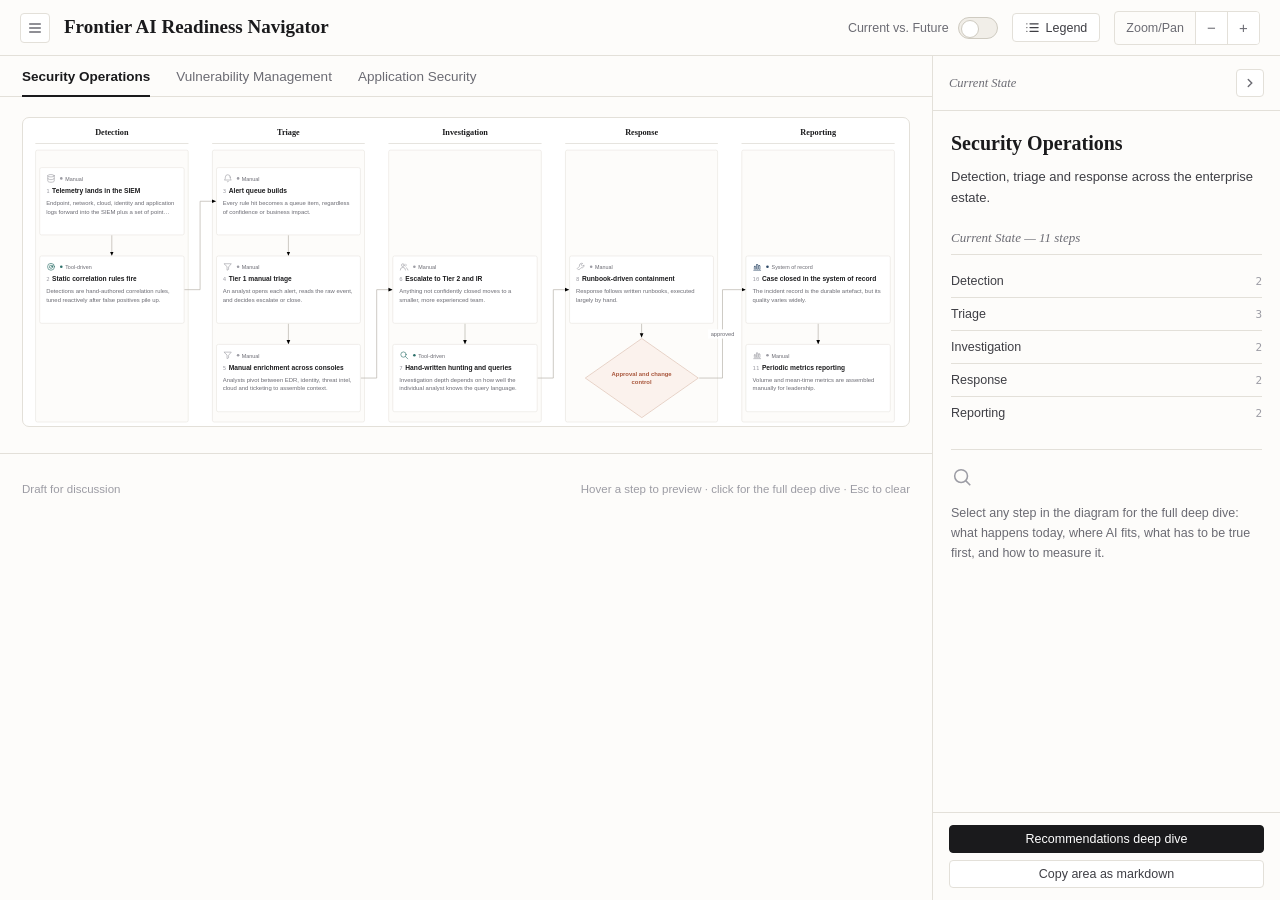
==== index.html @ 628ccd78 "Rework the finish and rebuild the modal as a recommendations matrix The deep dive modal now mirrors " ====
<!DOCTYPE html>
<html lang="en">
<head>
<meta charset="utf-8">
<meta name="viewport" content="width=device-width, initial-scale=1">
<title>Frontier AI Readiness Navigator</title>
<meta name="description" content="Current and future state process flows for Security Operations, Vulnerability Management and Application Security, showing readiness to adopt frontier AI models.">
<link rel="icon" href="data:image/svg+xml,<svg xmlns='http://www.w3.org/2000/svg' viewBox='0 0 32 32'><rect width='32' height='32' rx='8' fill='%237C3AED'/><path d='M16 7l2.4 6.6L25 16l-6.6 2.4L16 25l-2.4-6.6L7 16l6.6-2.4z' fill='white'/></svg>">
<link rel="stylesheet" href="assets/styles.css">
</head>
<body data-state="current">

<!-- ======================= TOP BAR ======================= -->
<header class="topbar">
  <button class="icon-btn" id="menu-btn" aria-label="Capability areas">
    <svg width="16" height="16" viewBox="0 0 24 24" fill="none" stroke="currentColor" stroke-width="2" stroke-linecap="round">
      <path d="M4 6h16M4 12h16M4 18h16"/></svg>
  </button>

  <div class="app-title" id="app-title">Frontier AI Readiness Navigator</div>

  <div class="topbar-spacer"></div>

  <div class="switch-wrap">
    <span class="switch-label">Current vs. Future</span>
    <button class="switch" id="switch" role="switch" aria-checked="false" aria-label="Toggle current or future state"></button>
  </div>

  <button class="btn" id="legend-btn">
    <svg width="15" height="15" viewBox="0 0 24 24" fill="none" stroke="currentColor" stroke-width="2" stroke-linecap="round">
      <path d="M8 6h13M8 12h13M8 18h13M3 6h.01M3 12h.01M3 18h.01"/></svg>
    Legend
  </button>

  <div class="zoom">
    <span>Zoom/Pan</span>
    <button id="zoom-out" aria-label="Zoom out">&minus;</button>
    <button id="zoom-in"  aria-label="Zoom in">+</button>
  </div>
</header>

<!-- ======================= STAGE ======================= -->
<div class="stage">
  <div class="main">

    <div class="controls">
      <div class="seg" id="tabs" role="tablist"></div>
    </div>

    <div class="canvas-wrap" id="canvas-wrap">
      <div class="canvas-sizer" id="canvas-sizer">
        <div class="canvas" id="canvas"></div>
      </div>
    </div>

    <footer class="footer">
      <span>Draft for discussion</span>
      <span>Hover a step to preview &middot; click for the full deep dive &middot; Esc to clear</span>
    </footer>
  </div>

  <!-- ======================= SIDE PANEL ======================= -->
  <aside class="side" id="side">
    <div class="side-head">
      <span class="side-eyebrow" id="side-eyebrow">Step detail</span>
      <button class="side-toggle" id="side-toggle" aria-label="Collapse panel">
        <svg width="14" height="14" viewBox="0 0 24 24" fill="none" stroke="currentColor" stroke-width="2.4" stroke-linecap="round">
          <path d="M9 6l6 6-6 6"/></svg>
      </button>
    </div>
    <div class="side-body" id="side-body"></div>
    <div class="side-foot" id="side-foot"></div>
  </aside>
</div>

<!-- ======================= HOVER PREVIEW ======================= -->
<div class="pop" id="pop" role="tooltip"></div>

<!-- ======================= LEGEND POPOVER ======================= -->
<div class="legend-pop" id="legend-pop">
  <h4>Shapes</h4>
  <div class="legend-item"><span class="lg-box"></span>Process step</div>
  <div class="legend-item"><span class="lg-dia"></span>Decision or gate</div>

  <h4 style="margin-top:16px">How a step is performed</h4>
  <div class="legend-item"><span class="lg-dot"><i style="background:var(--ink-4)"></i>Manual</span>Human-performed</div>
  <div class="legend-item"><span class="lg-dot"><i style="background:var(--sea)"></i>Tool-driven</span>Existing tooling</div>
  <div class="legend-item"><span class="lg-dot"><i style="background:var(--violet)"></i>AI-automated</span>Frontier model in the loop</div>
  <div class="legend-item"><span class="lg-dot"><i style="background:var(--navy)"></i>System of record</span>Durable record</div>
  <div class="legend-item"><span class="lg-dot" style="color:var(--violet)"><i style="background:var(--violet)"></i>New</span>New or changed ahead</div>

  <h4 style="margin-top:16px">Connectors</h4>
  <div class="legend-item">
    <svg width="30" height="8"><line x1="0" y1="4" x2="26" y2="4" stroke="#B6B2A9" stroke-width="1.4"/><path d="M26,1.5 L30,4 L26,6.5z" fill="#B6B2A9"/></svg>
    Primary flow
  </div>
  <div class="legend-item">
    <svg width="30" height="8"><line x1="0" y1="4" x2="26" y2="4" stroke="var(--violet)" stroke-width="1.4" stroke-dasharray="4 3"/><path d="M26,1.5 L30,4 L26,6.5z" fill="var(--violet)"/></svg>
    AI / parallel flow
  </div>
</div>

<!-- ======================= MODAL ======================= -->
<div class="modal" id="modal" role="dialog" aria-modal="true" aria-label="Recommendations deep dive">
  <div class="modal-card">
    <div class="modal-head" id="modal-head"></div>
    <div class="modal-body" id="modal-body"></div>
  </div>
</div>

<script src="assets/data.js"></script>
<script src="assets/layout.js"></script>
<script src="assets/app.js"></script>
</body>
</html>
---- assets/styles.css ----
/* ------------------------------------------------------------------
   Frontier AI Readiness Navigator
   Warm paper palette, serif display face, hairline structure.
   ------------------------------------------------------------------ */

:root{
  /* warm neutrals — deliberately not cool grey */
  --paper:    #FDFCFA;
  --paper-2:  #F7F5F1;
  --paper-3:  #F1EEE8;
  --white:    #FFFFFF;

  --ink:      #1A1A1C;
  --ink-2:    #3E3E44;
  --ink-3:    #6B6B73;
  --ink-4:    #9C9CA4;

  --rule:     #E3E0D9;
  --rule-2:   #CFCBC1;

  /* accents used semantically, never decoratively */
  --violet:   #6B4FBB;   /* AI / agentic            */
  --violet-t: #F2EEFB;
  --clay:     #A8563C;   /* decision / gate         */
  --clay-t:   #FBF2ED;
  --sea:      #2C6F69;   /* tool-driven             */
  --sea-t:    #EDF5F3;
  --navy:     #2A4665;   /* system of record        */
  --navy-t:   #EFF2F6;

  --radius:   4px;
  --radius-lg:7px;

  --serif: "Sitka Text", Charter, "Bitstream Charter", Cambria, Georgia, serif;
  --sans:  "Segoe UI Variable Text", "Segoe UI", -apple-system, BlinkMacSystemFont, Roboto, Helvetica, Arial, sans-serif;
  --mono:  "Cascadia Mono", Consolas, "SF Mono", ui-monospace, monospace;

  --topbar-h: 56px;
  --side-w:   348px;
}

*{ box-sizing:border-box; }
html,body{ margin:0; padding:0; }

body{
  background:var(--paper);
  color:var(--ink);
  font-family:var(--sans);
  font-size:14.5px;
  line-height:1.6;
  -webkit-font-smoothing:antialiased;
}

button{ font-family:inherit; color:inherit; cursor:pointer; }
:focus-visible{ outline:1.5px solid var(--violet); outline-offset:2px; }

/* ============================= TOP BAR ============================= */
.topbar{
  position:sticky; top:0; z-index:60; height:var(--topbar-h);
  background:var(--paper); border-bottom:1px solid var(--rule);
  display:flex; align-items:center; gap:14px; padding:0 20px;
}
.icon-btn{
  width:30px; height:30px; flex:none; border-radius:var(--radius);
  border:1px solid var(--rule); background:var(--white); color:var(--ink-3);
  display:grid; place-items:center;
}
.icon-btn:hover{ border-color:var(--rule-2); color:var(--ink); }

.app-title{
  font-family:var(--serif); font-size:19px; font-weight:600;
  letter-spacing:0; white-space:nowrap; color:var(--ink);
}
.topbar-spacer{ flex:1 1 auto; }

/* switch */
.switch-wrap{ display:flex; align-items:center; gap:9px; white-space:nowrap; }
.switch-label{ font-size:12.5px; color:var(--ink-3); }
.switch{
  position:relative; width:40px; height:22px; flex:none;
  border-radius:99px; border:1px solid var(--rule-2); padding:0;
  background:var(--paper-3); transition:background .2s, border-color .2s;
}
.switch::after{
  content:""; position:absolute; top:2px; left:2px;
  width:16px; height:16px; border-radius:50%; background:var(--white);
  border:1px solid var(--rule-2);
  transition:transform .22s cubic-bezier(.4,0,.2,1);
}
.switch[aria-checked="true"]{ background:var(--violet); border-color:var(--violet); }
.switch[aria-checked="true"]::after{ transform:translateX(18px); border-color:var(--violet); }

.btn{
  display:inline-flex; align-items:center; gap:6px; white-space:nowrap;
  background:var(--white); border:1px solid var(--rule); color:var(--ink-2);
  border-radius:var(--radius); padding:6px 12px; font-size:12.5px; font-weight:500;
  transition:border-color .14s, color .14s, background .14s;
}
.btn:hover{ border-color:var(--rule-2); color:var(--ink); background:var(--paper-2); }
.btn-primary{ background:var(--ink); border-color:var(--ink); color:var(--white); }
.btn-primary:hover{ background:#000; border-color:#000; color:var(--white); }

.zoom{ display:flex; align-items:stretch; border:1px solid var(--rule); border-radius:var(--radius); overflow:hidden; }
.zoom > span{ padding:6px 11px; font-size:12.5px; color:var(--ink-3); white-space:nowrap; }
.zoom > button{
  width:32px; border:0; border-left:1px solid var(--rule); background:var(--white);
  color:var(--ink-3); display:grid; place-items:center; font-size:15px; line-height:1;
}
.zoom > button:hover{ background:var(--paper-2); color:var(--ink); }

/* ============================= STAGE ============================= */
.stage{ display:flex; align-items:flex-start; }
.main{ flex:1 1 auto; min-width:0; padding-right:var(--side-w); transition:padding-right .26s; }
body.side-collapsed .main{ padding-right:52px; }

/* ============================= TABS ============================= */
.controls{ padding:0 22px; border-bottom:1px solid var(--rule); }
.seg{ display:flex; gap:26px; }
.seg button{
  border:0; background:none; color:var(--ink-3);
  padding:13px 0 11px; font-size:13.5px; font-weight:500;
  border-bottom:2px solid transparent; margin-bottom:-1px;
  transition:color .14s, border-color .14s;
}
.seg button:hover{ color:var(--ink); }
.seg button[aria-selected="true"]{ color:var(--ink); border-bottom-color:var(--ink); font-weight:600; }

/* ============================= CANVAS ============================= */
.canvas-wrap{
  position:relative; margin:20px 22px 0;
  border:1px solid var(--rule); border-radius:var(--radius-lg);
  background:var(--white); overflow:auto;
}
.canvas-sizer{ position:relative; }
.canvas{ position:absolute; left:0; top:0; transform-origin:top left; }

@keyframes nodeIn{ from{ opacity:0; transform:translateY(6px); } to{ opacity:1; transform:none; } }

/* swimlane: subtle warm field, hairline edge */
.lane-col{
  position:absolute; border-radius:var(--radius);
  background:var(--paper); border:1px solid var(--rule);
}
.lane-head{
  position:absolute; display:flex; align-items:flex-end; justify-content:center;
  font-family:var(--serif); font-size:16px; font-weight:600; color:var(--ink);
  text-align:center; padding:0 10px 7px;
  border-bottom:1px solid var(--rule-2);
}

/* connectors */
.edges{ position:absolute; left:0; top:0; pointer-events:none; overflow:visible; }
.edge{ fill:none; stroke:#B6B2A9; stroke-width:1.3; stroke-linejoin:round; }
.edge-dashed{ stroke:var(--violet); stroke-dasharray:5 4; opacity:.75; }

.vgroup{
  position:absolute; border-radius:var(--radius);
  border:1px dashed var(--rule-2); background:transparent;
}
.vgroup > span{
  position:absolute; top:-8px; left:14px; background:var(--paper); padding:0 7px;
  font-family:var(--serif); font-size:11.5px; font-style:italic; color:var(--ink-3);
}

/* ---------------------------- node cards ---------------------------- */
.vnode{
  position:absolute; text-align:left;
  background:var(--white); border:1px solid var(--rule);
  border-radius:var(--radius); padding:11px 12px;
  display:flex; flex-direction:column; gap:6px; overflow:hidden;
  transition:border-color .14s, box-shadow .14s;
  animation:nodeIn .26s ease-out backwards;
}
.vnode:hover{ border-color:var(--rule-2); box-shadow:0 2px 10px rgba(26,26,28,.07); z-index:5; }
.vnode.is-active{ border-color:var(--ink); box-shadow:0 2px 10px rgba(26,26,28,.1); z-index:5; }

.vtop{ display:flex; align-items:center; justify-content:space-between; gap:8px; }
.vicon{ color:var(--ink-4); flex:none; }
.k-ai   .vicon{ color:var(--violet); }
.k-tool .vicon{ color:var(--sea); }
.k-sor  .vicon{ color:var(--navy); }
.vicon svg{ display:block; }

/* badge: a dot and a word, no capsule */
.vbadge{
  flex:none; display:inline-flex; align-items:center; gap:5px;
  font-size:10.5px; font-weight:500; color:var(--ink-3); letter-spacing:.005em;
}
.vbadge i{ width:5px; height:5px; border-radius:50%; background:var(--ink-4); flex:none; }
.k-ai   .vbadge i{ background:var(--violet); }
.k-tool .vbadge i{ background:var(--sea); }
.k-sor  .vbadge i{ background:var(--navy); }
.vbadge.is-new{ color:var(--violet); font-weight:600; }
.vbadge.is-new i{ background:var(--violet); }

.vtitle{
  font-size:13px; font-weight:600; line-height:1.36; color:var(--ink);
  display:-webkit-box; -webkit-line-clamp:2; -webkit-box-orient:vertical; overflow:hidden;
}
.vtitle em{
  font-style:normal; font-family:var(--mono); font-size:11px;
  color:var(--ink-4); font-weight:500; margin-right:5px;
}
.vsub{
  font-size:11.5px; color:var(--ink-3); line-height:1.48;
  display:-webkit-box; -webkit-line-clamp:2; -webkit-box-orient:vertical; overflow:hidden;
}

/* decision diamond */
.vnode.vdecision{ background:none; border:0; box-shadow:none; padding:0; display:grid; place-items:center; }
.vnode.vdecision:hover{ box-shadow:none; }
.vdia{ position:absolute; inset:0; }
.vdia path{ fill:var(--clay-t); stroke:#D9BCAE; stroke-width:1.2; transition:stroke .14s; }
.vdecision:hover .vdia path{ stroke:var(--clay); }
.vdecision.is-active .vdia path{ stroke:var(--clay); stroke-width:2; }
.vdec-text{
  position:relative; z-index:1; padding:0 15%; text-align:center;
  font-size:11.5px; font-weight:600; line-height:1.34; color:var(--clay);
}

/* ---------------------------- parallel band ---------------------------- */
.band{
  position:absolute; border-radius:var(--radius);
  background:var(--violet-t); border:1px solid #E0D6F4;
}
.band-label{
  position:absolute; left:0; top:0; bottom:0; width:30px;
  border-right:1px solid #E0D6F4; display:grid; place-items:center;
}
.band-label span{
  writing-mode:vertical-rl; transform:rotate(180deg);
  font-family:var(--serif); font-size:11px; font-style:italic;
  color:var(--violet); white-space:nowrap;
}
.band-note{
  position:absolute; display:flex; align-items:center; gap:10px;
  font-size:12.5px; color:var(--ink-2);
}
.band-note svg{ flex:none; color:var(--violet); }

/* connector labels */
.pill, .edge-chip{
  position:absolute; transform:translate(-50%,-50%);
  background:var(--white); white-space:nowrap;
}
.edge-chip{ color:var(--ink-3); font-size:11px; padding:0 5px; }
.edge-chip.on-ai{ color:var(--violet); }
.pill{
  color:var(--violet); font-size:10.5px; font-weight:500;
  padding:2px 8px; border:1px solid #E0D6F4; border-radius:99px;
}

/* ============================= HOVER PREVIEW ============================= */
.pop{
  position:fixed; z-index:70; width:336px; max-width:92vw;
  background:var(--white); border:1px solid var(--rule-2); border-radius:var(--radius-lg);
  padding:15px 17px 13px; box-shadow:0 12px 40px rgba(26,26,28,.15);
  opacity:0; pointer-events:none; transition:opacity .13s;
}
.pop.open{ opacity:1; }
.pop-top{ display:flex; gap:14px; flex-wrap:wrap; margin-bottom:9px; }
.pop h4{ margin:0 0 6px; font-family:var(--serif); font-size:16px; font-weight:600; line-height:1.3; }
.pop-sum{ margin:0 0 12px; font-size:12.5px; color:var(--ink-2); line-height:1.55; }
.pop-head{
  font-family:var(--serif); font-style:italic; font-size:12px; color:var(--ink-3);
  margin-bottom:8px; padding-top:11px; border-top:1px solid var(--rule);
}
.pop ul{ margin:0; padding:0; list-style:none; }
.pop li{ position:relative; padding-left:14px; margin-bottom:7px; font-size:12px; color:var(--ink-2); line-height:1.5; }
.pop li::before{ content:""; position:absolute; left:1px; top:8px; width:4px; height:1px; background:var(--ink-4); }
.pop-cta{ margin-top:10px; padding-top:9px; border-top:1px solid var(--rule); font-size:11.5px; color:var(--violet); }

/* ============================= LEGEND ============================= */
.legend-pop{
  position:fixed; z-index:75; width:280px;
  background:var(--white); border:1px solid var(--rule-2); border-radius:var(--radius-lg);
  padding:16px 18px; box-shadow:0 12px 40px rgba(26,26,28,.15);
  opacity:0; pointer-events:none; transition:opacity .13s;
}
.legend-pop.open{ opacity:1; pointer-events:auto; }
.legend-pop h4{
  margin:0 0 11px; font-family:var(--serif); font-style:italic;
  font-size:12.5px; font-weight:400; color:var(--ink-3);
}
.legend-item{ display:flex; align-items:center; gap:10px; margin-bottom:9px; font-size:12.5px; color:var(--ink-2); }
.legend-item:last-child{ margin-bottom:0; }
.lg-box{ width:20px; height:14px; flex:none; border-radius:2px; background:var(--white); border:1px solid var(--rule-2); }
.lg-dia{ width:16px; height:16px; flex:none; background:var(--clay-t); border:1px solid #D9BCAE; transform:rotate(45deg) scale(.8); }
.lg-dot{ display:inline-flex; align-items:center; gap:6px; flex:none; font-size:11px; color:var(--ink-3); }
.lg-dot i{ width:5px; height:5px; border-radius:50%; flex:none; }

/* ============================= SIDE PANEL ============================= */
.side{
  position:fixed; right:0; top:var(--topbar-h); bottom:0; width:var(--side-w); z-index:50;
  background:var(--paper); border-left:1px solid var(--rule);
  display:flex; flex-direction:column; transition:transform .26s cubic-bezier(.4,0,.2,1);
}
body.side-collapsed .side{ transform:translateX(calc(var(--side-w) - 52px)); }

.side-head{
  display:flex; align-items:center; gap:10px;
  padding:13px 16px; border-bottom:1px solid var(--rule); flex:none;
}
.side-eyebrow{
  flex:1; min-width:0; font-family:var(--serif); font-style:italic;
  font-size:12.5px; color:var(--ink-3);
  overflow:hidden; text-overflow:ellipsis; white-space:nowrap;
}
body.side-collapsed .side-eyebrow{ opacity:0; }
.side-toggle{
  width:28px; height:28px; flex:none; border-radius:var(--radius); border:1px solid var(--rule);
  background:var(--white); color:var(--ink-3); display:grid; place-items:center; transition:transform .26s;
}
.side-toggle:hover{ color:var(--ink); border-color:var(--rule-2); }
body.side-collapsed .side-toggle{ transform:rotate(180deg); }

.side-body{ flex:1; overflow-y:auto; padding:20px 18px 24px; }
body.side-collapsed .side-body,
body.side-collapsed .side-foot{ opacity:0; pointer-events:none; }

.sd-crumb{ font-size:11px; color:var(--ink-4); margin-bottom:7px; font-family:var(--mono); }
.side-body h2{ margin:0 0 9px; font-family:var(--serif); font-size:20px; font-weight:600; line-height:1.28; }
.sd-badges{ display:flex; gap:14px; flex-wrap:wrap; margin-bottom:13px; }
.sd-sum{ margin:0 0 20px; font-size:13px; color:var(--ink-2); line-height:1.62; }

.dd-section{ margin-bottom:20px; }
.dd-section h4{
  margin:0 0 10px; font-family:var(--serif); font-style:italic; font-weight:400;
  font-size:13px; color:var(--ink-3);
  padding-bottom:6px; border-bottom:1px solid var(--rule);
}
.dd-list{ margin:0; padding:0; list-style:none; }
.dd-list li{ position:relative; padding-left:15px; margin-bottom:9px; font-size:12.5px; color:var(--ink-2); line-height:1.6; }
.dd-list li::before{ content:""; position:absolute; left:0; top:9px; width:6px; height:1px; background:var(--ink-4); }

.phase-list{ margin:0; padding:0; list-style:none; }
.phase-list li{
  display:flex; align-items:baseline; justify-content:space-between; gap:10px;
  padding:6px 0; border-bottom:1px solid var(--rule); font-size:12.5px; color:var(--ink-2);
}
.phase-list li:last-child{ border-bottom:0; }
.phase-list b{ flex:none; font-family:var(--mono); font-size:11px; font-weight:500; color:var(--ink-4); }

.side-empty{
  margin-top:20px; padding-top:16px; border-top:1px solid var(--rule);
  color:var(--ink-3); font-size:12.5px; line-height:1.6;
}
.side-empty svg{ color:var(--ink-4); margin-bottom:9px; }

.side-foot{ flex:none; padding:12px 16px; border-top:1px solid var(--rule); display:flex; flex-direction:column; gap:7px; }
.side-foot .btn{ justify-content:center; width:100%; }
.side-nav{ display:flex; gap:7px; }
.side-nav .btn{ flex:1; padding:6px 8px; font-size:12px; }

/* ============================= MODAL ============================= */
.modal{
  position:fixed; inset:0; z-index:95; display:flex; align-items:flex-start; justify-content:center;
  padding:32px 22px; overflow-y:auto; background:rgba(26,26,28,.34);
  opacity:0; pointer-events:none; transition:opacity .18s;
}
.modal.open{ opacity:1; pointer-events:auto; }
.modal-card{
  width:min(1460px,100%); background:var(--paper);
  border:1px solid var(--rule-2); border-radius:var(--radius-lg);
  box-shadow:0 24px 70px rgba(26,26,28,.28);
}
.modal-head{
  padding:22px 26px 18px; border-bottom:1px solid var(--rule);
  display:flex; gap:18px; flex-wrap:wrap; align-items:flex-start;
}
.modal-head h2{ margin:0; font-family:var(--serif); font-size:26px; font-weight:600; letter-spacing:0; }
.modal-head p{ margin:5px 0 0; font-size:13px; color:var(--ink-3); }
.modal-actions{ margin-left:auto; display:flex; gap:7px; }
.modal-body{ padding:22px 26px 30px; }

.section-head{ display:flex; align-items:baseline; gap:12px; margin-bottom:14px; }
.section-head h3{
  margin:0; font-family:var(--serif); font-size:16px; font-weight:600; color:var(--ink);
}
.section-head .rule{ flex:1; height:1px; background:var(--rule); }

/* ---- observation cards ---- */
.obs-grid{ display:grid; grid-template-columns:repeat(auto-fit,minmax(238px,1fr)); gap:0; }
.obs{ padding:2px 18px 14px 0; border-right:1px solid var(--rule); }
.obs:last-child{ border-right:0; }
.obs-top{ display:flex; align-items:baseline; gap:8px; margin-bottom:7px; flex-wrap:wrap; }
.obs-tag{ font-family:var(--serif); font-style:italic; font-size:12px; color:var(--clay); }
.obs-future .obs-tag{ color:var(--violet); }
.obs-refs{ display:flex; gap:4px; }
.obs-ref{ font-family:var(--mono); font-size:10px; color:var(--ink-4); }
.obs h4{ margin:0 0 5px; font-size:13.5px; font-weight:600; line-height:1.35; }
.obs p{ margin:0; font-size:12.5px; color:var(--ink-2); line-height:1.55; }

/* ---- recommendations matrix ---- */
.rec-matrix{
  display:grid; grid-template-columns:118px repeat(5, minmax(0,1fr));
  border:1px solid var(--rule-2); border-radius:var(--radius); overflow:hidden;
  background:var(--white);
}
.rm-corner{ background:var(--paper-2); border-bottom:1px solid var(--rule-2); }
.rm-head{ padding:13px 14px; color:var(--white); position:relative; min-height:84px; }
.rm-head h3{
  margin:0; font-family:var(--serif); font-size:15px; font-weight:600;
  line-height:1.3; padding-right:6px;
}
.rm-head .own{
  display:block; margin-top:6px; font-size:10px; font-weight:500;
  opacity:.82; letter-spacing:.02em;
}
.rm-head.c-navy  { background:#26405E; }
.rm-head.c-navy2 { background:#2F5E7A; }
.rm-head.c-green { background:#2C6F69; }
.rm-head.c-green2{ background:#3B7A56; }
.rm-head.c-teal  { background:#547B3C; }

.rm-label{
  grid-column:1; padding:14px 12px;
  background:var(--paper-2); border-right:1px solid var(--rule-2); border-top:1px solid var(--rule);
  font-family:var(--serif); font-size:14px; font-weight:600; color:var(--ink-2);
  line-height:1.25;
}
.rm-cell{
  padding:14px 14px; border-top:1px solid var(--rule); border-right:1px solid var(--rule);
  font-size:12.5px; color:var(--ink-2); line-height:1.55;
}
.rm-cell:last-child{ border-right:0; }
.rm-cell p{ margin:0; }
.rm-cell ul{ margin:0; padding:0; list-style:none; }
.rm-cell li{ position:relative; padding-left:13px; margin-bottom:8px; }
.rm-cell li:last-child{ margin-bottom:0; }
.rm-cell li::before{ content:""; position:absolute; left:0; top:9px; width:6px; height:1px; background:var(--ink-4); }
.rm-tools{ display:flex; flex-wrap:wrap; gap:5px; }
.rm-tool{
  font-size:10.5px; padding:2px 7px; border-radius:2px;
  background:var(--paper-2); border:1px solid var(--rule); color:var(--ink-2);
}

/* ============================= FOOTER ============================= */
.footer{
  padding:26px 22px 36px; margin-top:26px; border-top:1px solid var(--rule);
  font-size:11.5px; color:var(--ink-4); display:flex; gap:16px; flex-wrap:wrap; justify-content:space-between;
}

/* ============================= RESPONSIVE ============================= */
@media (max-width:1240px){
  .rec-matrix{ grid-template-columns:1fr; border:0; }
  .rm-corner{ display:none; }
  .rm-head{ border-radius:var(--radius) var(--radius) 0 0; }
  .rm-label{ border-right:0; border-radius:0; }
  .rm-cell{ border-right:0; }
  .obs{ border-right:0; padding-right:0; border-bottom:1px solid var(--rule); padding-bottom:13px; margin-bottom:13px; }
}
@media (max-width:1000px){
  .main{ padding-right:0; }
  .side{ transform:translateX(100%); box-shadow:0 0 40px rgba(26,26,28,.16); }
  body.side-open .side{ transform:none; }
  body.side-collapsed .side{ transform:translateX(100%); }
  body.side-collapsed .main{ padding-right:0; }
}
@media (max-width:760px){
  .app-title{ font-size:15px; }
  .switch-label, .zoom > span{ display:none; }
  .canvas-wrap{ margin:14px 12px 0; }
  .controls,.footer{ padding-left:12px; padding-right:12px; }
  .seg{ gap:18px; }
}

/* ============================= PRINT ============================= */
@media print{
  .topbar,.side,.legend-pop,.controls,.footer,.pop{ display:none !important; }
  .main{ padding-right:0; }
  .modal{ position:static; opacity:1; pointer-events:auto; padding:0; background:none; }
  .modal-card{ box-shadow:none; border:0; }
  .vnode,.obs,.rm-cell{ break-inside:avoid; }
}
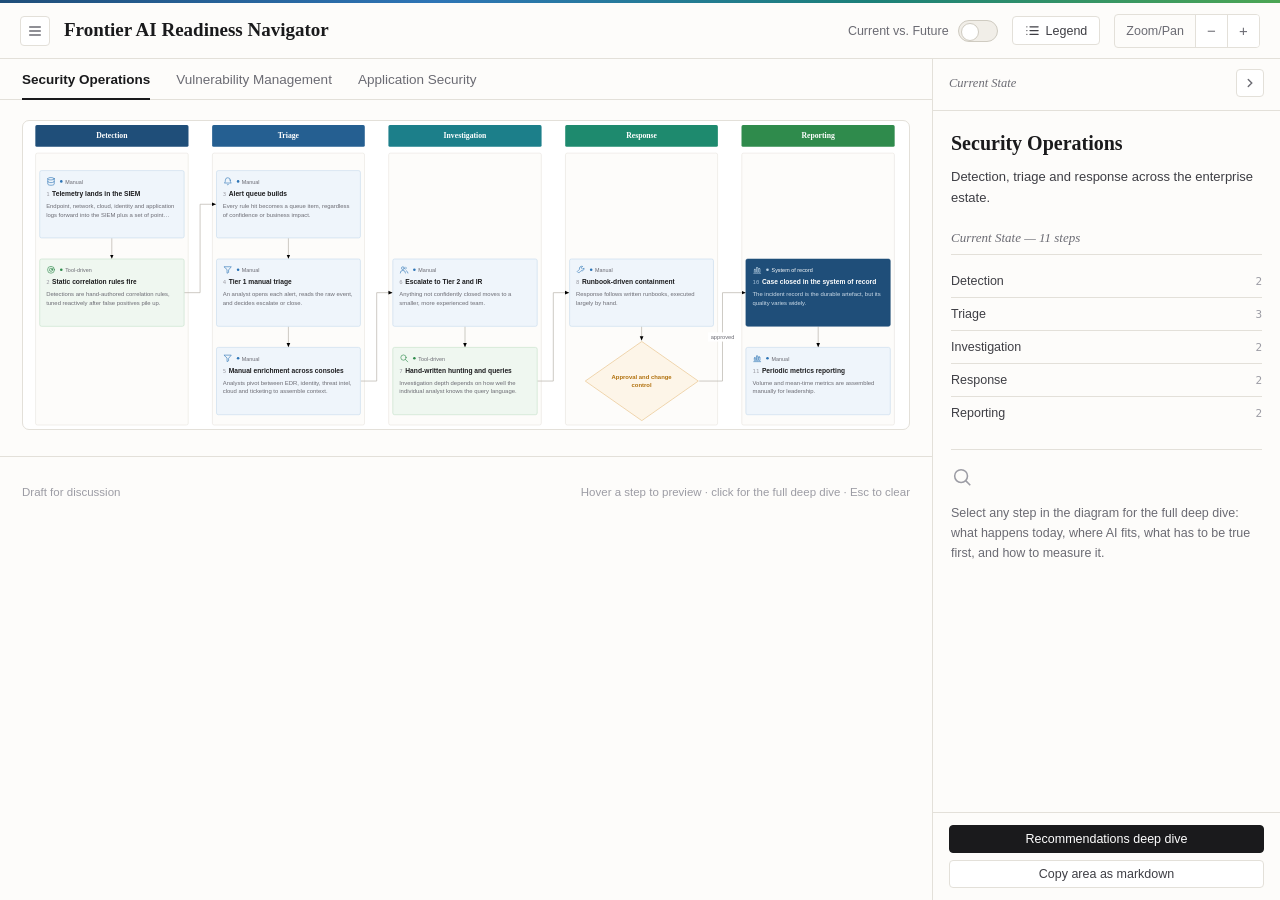
==== commit 034a53d6: "Restore the deck palette across the diagram Swimlane headers become filled bars running blue through" ====
--- a/index.html
+++ b/index.html
@@ -11,6 +11,7 @@
 <body data-state="current">
 
 <!-- ======================= TOP BAR ======================= -->
+<div class="topbar-accent"></div>
 <header class="topbar">
   <button class="icon-btn" id="menu-btn" aria-label="Capability areas">
     <svg width="16" height="16" viewBox="0 0 24 24" fill="none" stroke="currentColor" stroke-width="2" stroke-linecap="round">
@@ -83,10 +84,10 @@
   <div class="legend-item"><span class="lg-dia"></span>Decision or gate</div>
 
   <h4 style="margin-top:16px">How a step is performed</h4>
-  <div class="legend-item"><span class="lg-dot"><i style="background:var(--ink-4)"></i>Manual</span>Human-performed</div>
-  <div class="legend-item"><span class="lg-dot"><i style="background:var(--sea)"></i>Tool-driven</span>Existing tooling</div>
-  <div class="legend-item"><span class="lg-dot"><i style="background:var(--violet)"></i>AI-automated</span>Frontier model in the loop</div>
-  <div class="legend-item"><span class="lg-dot"><i style="background:var(--navy)"></i>System of record</span>Durable record</div>
+  <div class="legend-item"><span class="lg-swatch" style="background:var(--blue-t);border-color:var(--blue-line)"></span>Manual &mdash; human-performed</div>
+  <div class="legend-item"><span class="lg-swatch" style="background:var(--green-t);border-color:var(--green-line)"></span>Tool-driven &mdash; existing tooling</div>
+  <div class="legend-item"><span class="lg-swatch" style="background:var(--violet-t);border-color:var(--violet-line)"></span>AI-automated &mdash; frontier model in the loop</div>
+  <div class="legend-item"><span class="lg-swatch" style="background:var(--navy);border-color:var(--navy)"></span>System of record</div>
   <div class="legend-item"><span class="lg-dot" style="color:var(--violet)"><i style="background:var(--violet)"></i>New</span>New or changed ahead</div>
 
   <h4 style="margin-top:16px">Connectors</h4>
--- a/assets/styles.css
+++ b/assets/styles.css
@@ -18,15 +18,27 @@
   --rule:     #E3E0D9;
   --rule-2:   #CFCBC1;
 
-  /* accents used semantically, never decoratively */
-  --violet:   #6B4FBB;   /* AI / agentic            */
-  --violet-t: #F2EEFB;
-  --clay:     #A8563C;   /* decision / gate         */
-  --clay-t:   #FBF2ED;
-  --sea:      #2C6F69;   /* tool-driven             */
-  --sea-t:    #EDF5F3;
-  --navy:     #2A4665;   /* system of record        */
-  --navy-t:   #EFF2F6;
+  /* deck palette — blue through teal to green, with violet for AI
+     and amber for gates. Used semantically, never decoratively. */
+  --blue:      #1F4E79;  /* process / manual        */
+  --blue-mid:  #2E75B6;
+  --blue-t:    #EFF5FB;
+  --blue-line: #BCD5EA;
+
+  --green:      #2F8B4C; /* tool-driven             */
+  --green-t:    #EFF7F0;
+  --green-line: #BADCC0;
+
+  --violet:      #6B4FBB; /* AI / agentic           */
+  --violet-t:    #F4F0FC;
+  --violet-line: #D6CAEF;
+
+  --amber:      #B0700C;  /* decision / gate         */
+  --amber-t:    #FDF5E8;
+  --amber-line: #EBC894;
+
+  --navy:   #1F4E79;      /* system of record        */
+  --teal:   #1C8079;
 
   --radius:   4px;
   --radius-lg:7px;
@@ -59,6 +71,11 @@
   position:sticky; top:0; z-index:60; height:var(--topbar-h);
   background:var(--paper); border-bottom:1px solid var(--rule);
   display:flex; align-items:center; gap:14px; padding:0 20px;
+}
+/* the deck's blue-to-green banner rule */
+.topbar-accent{
+  position:sticky; top:0; z-index:61; height:3px;
+  background:linear-gradient(90deg,#1F4E79,#2E75B6 34%,#1C8079 68%,#4CA654);
 }
 .icon-btn{
   width:30px; height:30px; flex:none; border-radius:var(--radius);
@@ -142,10 +159,9 @@
   background:var(--paper); border:1px solid var(--rule);
 }
 .lane-head{
-  position:absolute; display:flex; align-items:flex-end; justify-content:center;
-  font-family:var(--serif); font-size:16px; font-weight:600; color:var(--ink);
-  text-align:center; padding:0 10px 7px;
-  border-bottom:1px solid var(--rule-2);
+  position:absolute; display:flex; align-items:center; justify-content:center;
+  font-family:var(--serif); font-size:15px; font-weight:600; color:#fff;
+  text-align:center; padding:0 12px; border-radius:3px;
 }
 
 /* connectors */
@@ -171,14 +187,25 @@
   transition:border-color .14s, box-shadow .14s;
   animation:nodeIn .26s ease-out backwards;
 }
-.vnode:hover{ border-color:var(--rule-2); box-shadow:0 2px 10px rgba(26,26,28,.07); z-index:5; }
-.vnode.is-active{ border-color:var(--ink); box-shadow:0 2px 10px rgba(26,26,28,.1); z-index:5; }
+.vnode:hover{ box-shadow:0 3px 12px rgba(31,78,121,.16); z-index:5; }
+.vnode.is-active{ box-shadow:0 0 0 2px var(--ink) inset, 0 3px 12px rgba(26,26,28,.14); z-index:5; }
+
+/* tinted by how the step is performed, as in the deck */
+.vnode.k-process{ background:var(--blue-t);   border-color:var(--blue-line);   }
+.vnode.k-tool   { background:var(--green-t);  border-color:var(--green-line);  }
+.vnode.k-ai     { background:var(--violet-t); border-color:var(--violet-line); }
+.vnode.k-sor    { background:var(--navy); border-color:var(--navy); }
+.vnode.k-sor .vtitle,
+.vnode.k-sor .vsub,
+.vnode.k-sor .vbadge{ color:#fff; }
+.vnode.k-sor .vsub{ color:#CEDDEA; }
+.vnode.k-sor .vtitle em{ color:#9FBBD4; }
+.vnode.k-sor .vicon{ color:#BDD3E6; }
 
 .vtop{ display:flex; align-items:center; justify-content:space-between; gap:8px; }
-.vicon{ color:var(--ink-4); flex:none; }
+.vicon{ color:var(--blue-mid); flex:none; }
 .k-ai   .vicon{ color:var(--violet); }
-.k-tool .vicon{ color:var(--sea); }
-.k-sor  .vicon{ color:var(--navy); }
+.k-tool .vicon{ color:var(--green); }
 .vicon svg{ display:block; }
 
 /* badge: a dot and a word, no capsule */
@@ -186,10 +213,10 @@
   flex:none; display:inline-flex; align-items:center; gap:5px;
   font-size:10.5px; font-weight:500; color:var(--ink-3); letter-spacing:.005em;
 }
-.vbadge i{ width:5px; height:5px; border-radius:50%; background:var(--ink-4); flex:none; }
+.vbadge i{ width:5px; height:5px; border-radius:50%; background:var(--blue-mid); flex:none; }
 .k-ai   .vbadge i{ background:var(--violet); }
-.k-tool .vbadge i{ background:var(--sea); }
-.k-sor  .vbadge i{ background:var(--navy); }
+.k-tool .vbadge i{ background:var(--green); }
+.k-sor  .vbadge i{ background:#BDD3E6; }
 .vbadge.is-new{ color:var(--violet); font-weight:600; }
 .vbadge.is-new i{ background:var(--violet); }
 
@@ -210,27 +237,26 @@
 .vnode.vdecision{ background:none; border:0; box-shadow:none; padding:0; display:grid; place-items:center; }
 .vnode.vdecision:hover{ box-shadow:none; }
 .vdia{ position:absolute; inset:0; }
-.vdia path{ fill:var(--clay-t); stroke:#D9BCAE; stroke-width:1.2; transition:stroke .14s; }
-.vdecision:hover .vdia path{ stroke:var(--clay); }
-.vdecision.is-active .vdia path{ stroke:var(--clay); stroke-width:2; }
+.vdia path{ fill:var(--amber-t); stroke:var(--amber-line); stroke-width:1.4; transition:stroke .14s; }
+.vdecision:hover .vdia path{ stroke:var(--amber); }
+.vdecision.is-active .vdia path{ stroke:var(--amber); stroke-width:2.2; }
 .vdec-text{
   position:relative; z-index:1; padding:0 15%; text-align:center;
-  font-size:11.5px; font-weight:600; line-height:1.34; color:var(--clay);
+  font-size:11.5px; font-weight:600; line-height:1.34; color:var(--amber);
 }
 
 /* ---------------------------- parallel band ---------------------------- */
 .band{
   position:absolute; border-radius:var(--radius);
-  background:var(--violet-t); border:1px solid #E0D6F4;
+  background:var(--violet-t); border:1px solid var(--violet-line);
 }
 .band-label{
-  position:absolute; left:0; top:0; bottom:0; width:30px;
-  border-right:1px solid #E0D6F4; display:grid; place-items:center;
+  position:absolute; left:0; top:0; bottom:0; width:32px;
+  background:var(--violet); border-radius:3px 0 0 3px; display:grid; place-items:center;
 }
 .band-label span{
   writing-mode:vertical-rl; transform:rotate(180deg);
-  font-family:var(--serif); font-size:11px; font-style:italic;
-  color:var(--violet); white-space:nowrap;
+  font-family:var(--serif); font-size:11px; color:#fff; white-space:nowrap;
 }
 .band-note{
   position:absolute; display:flex; align-items:center; gap:10px;
@@ -284,8 +310,9 @@
 }
 .legend-item{ display:flex; align-items:center; gap:10px; margin-bottom:9px; font-size:12.5px; color:var(--ink-2); }
 .legend-item:last-child{ margin-bottom:0; }
-.lg-box{ width:20px; height:14px; flex:none; border-radius:2px; background:var(--white); border:1px solid var(--rule-2); }
-.lg-dia{ width:16px; height:16px; flex:none; background:var(--clay-t); border:1px solid #D9BCAE; transform:rotate(45deg) scale(.8); }
+.lg-box{ width:20px; height:14px; flex:none; border-radius:2px; background:var(--blue-t); border:1px solid var(--blue-line); }
+.lg-dia{ width:16px; height:16px; flex:none; background:var(--amber-t); border:1px solid var(--amber-line); transform:rotate(45deg) scale(.8); }
+.lg-swatch{ width:20px; height:14px; flex:none; border-radius:2px; border:1px solid var(--rule-2); }
 .lg-dot{ display:inline-flex; align-items:center; gap:6px; flex:none; font-size:11px; color:var(--ink-3); }
 .lg-dot i{ width:5px; height:5px; border-radius:50%; flex:none; }
 
@@ -384,8 +411,12 @@
 .obs{ padding:2px 18px 14px 0; border-right:1px solid var(--rule); }
 .obs:last-child{ border-right:0; }
 .obs-top{ display:flex; align-items:baseline; gap:8px; margin-bottom:7px; flex-wrap:wrap; }
-.obs-tag{ font-family:var(--serif); font-style:italic; font-size:12px; color:var(--clay); }
-.obs-future .obs-tag{ color:var(--violet); }
+.obs-tag{
+  font-size:10px; font-weight:600; letter-spacing:.04em; text-transform:uppercase;
+  color:var(--amber); background:var(--amber-t);
+  border:1px solid var(--amber-line); border-radius:99px; padding:2px 9px;
+}
+.obs-future .obs-tag{ color:var(--violet); background:var(--violet-t); border-color:var(--violet-line); }
 .obs-refs{ display:flex; gap:4px; }
 .obs-ref{ font-family:var(--mono); font-size:10px; color:var(--ink-4); }
 .obs h4{ margin:0 0 5px; font-size:13.5px; font-weight:600; line-height:1.35; }
@@ -407,11 +438,11 @@
   display:block; margin-top:6px; font-size:10px; font-weight:500;
   opacity:.82; letter-spacing:.02em;
 }
-.rm-head.c-navy  { background:#26405E; }
-.rm-head.c-navy2 { background:#2F5E7A; }
-.rm-head.c-green { background:#2C6F69; }
-.rm-head.c-green2{ background:#3B7A56; }
-.rm-head.c-teal  { background:#547B3C; }
+.rm-head.c-navy  { background:#1F4E79; }
+.rm-head.c-navy2 { background:#2E75B6; }
+.rm-head.c-green { background:#1C8079; }
+.rm-head.c-green2{ background:#2F8B4C; }
+.rm-head.c-teal  { background:#4CA654; }
 
 .rm-label{
   grid-column:1; padding:14px 12px;
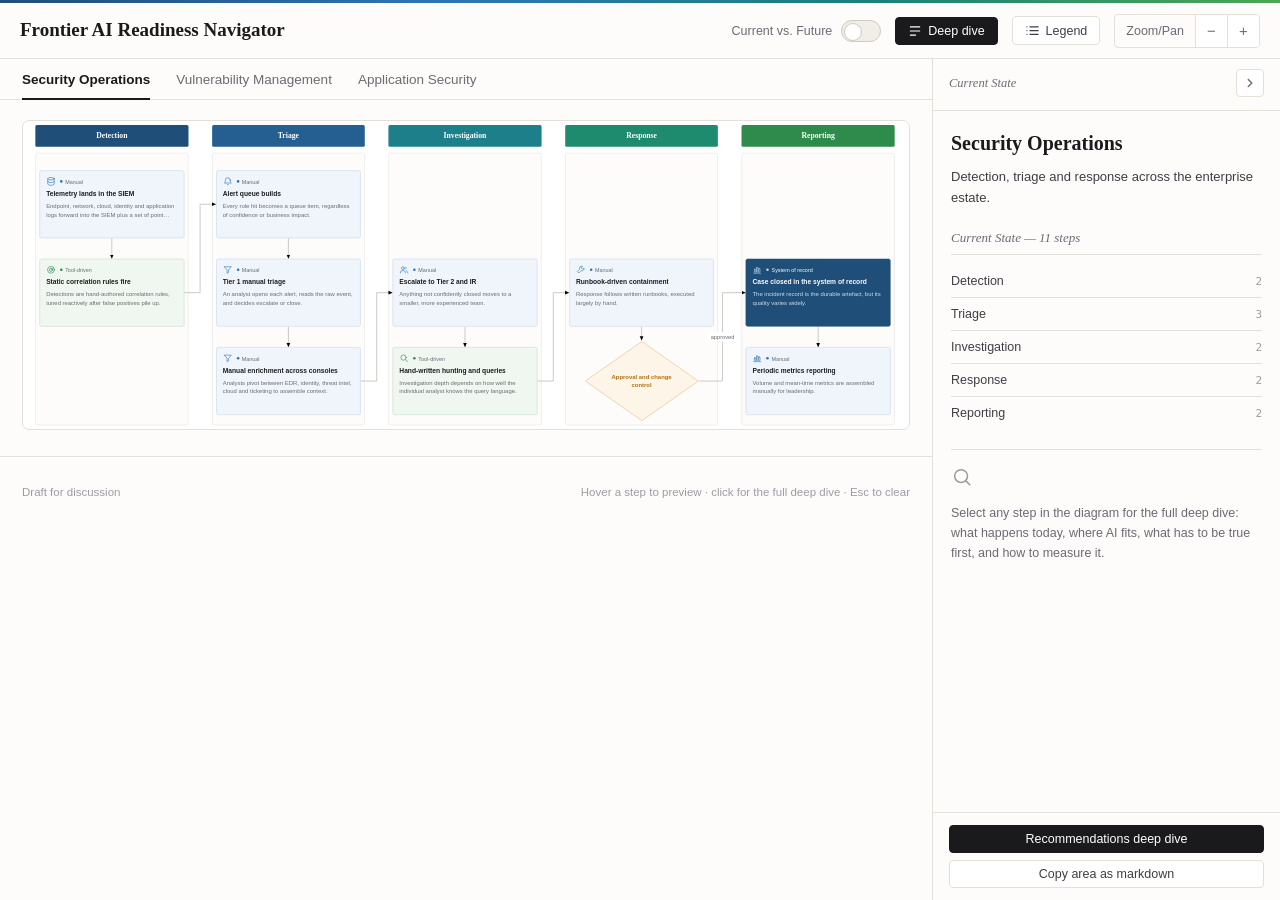
==== commit 3475709e: "Remove the dead menu button, drop step numbers, widen what is clickable The top-left hamburger toggl" ====
--- a/index.html
+++ b/index.html
@@ -5,7 +5,7 @@
 <meta name="viewport" content="width=device-width, initial-scale=1">
 <title>Frontier AI Readiness Navigator</title>
 <meta name="description" content="Current and future state process flows for Security Operations, Vulnerability Management and Application Security, showing readiness to adopt frontier AI models.">
-<link rel="icon" href="data:image/svg+xml,<svg xmlns='http://www.w3.org/2000/svg' viewBox='0 0 32 32'><rect width='32' height='32' rx='8' fill='%237C3AED'/><path d='M16 7l2.4 6.6L25 16l-6.6 2.4L16 25l-2.4-6.6L7 16l6.6-2.4z' fill='white'/></svg>">
+<link rel="icon" href="data:image/svg+xml,<svg xmlns='http://www.w3.org/2000/svg' viewBox='0 0 32 32'><rect width='32' height='32' rx='5' fill='%231F4E79'/><rect x='6' y='7' width='8' height='7' rx='1.5' fill='white'/><rect x='18' y='18' width='8' height='7' rx='1.5' fill='%234CA654'/><path d='M14 10.5h4a2 2 0 012 2v9' stroke='white' stroke-width='1.6' fill='none'/></svg>">
 <link rel="stylesheet" href="assets/styles.css">
 </head>
 <body data-state="current">
@@ -13,11 +13,6 @@
 <!-- ======================= TOP BAR ======================= -->
 <div class="topbar-accent"></div>
 <header class="topbar">
-  <button class="icon-btn" id="menu-btn" aria-label="Capability areas">
-    <svg width="16" height="16" viewBox="0 0 24 24" fill="none" stroke="currentColor" stroke-width="2" stroke-linecap="round">
-      <path d="M4 6h16M4 12h16M4 18h16"/></svg>
-  </button>
-
   <div class="app-title" id="app-title">Frontier AI Readiness Navigator</div>
 
   <div class="topbar-spacer"></div>
@@ -26,6 +21,12 @@
     <span class="switch-label">Current vs. Future</span>
     <button class="switch" id="switch" role="switch" aria-checked="false" aria-label="Toggle current or future state"></button>
   </div>
+
+  <button class="btn btn-primary" id="dd-top">
+    <svg width="14" height="14" viewBox="0 0 24 24" fill="none" stroke="currentColor" stroke-width="1.9" stroke-linecap="round">
+      <path d="M4 5h16M4 12h16M4 19h9"/></svg>
+    Deep dive
+  </button>
 
   <button class="btn" id="legend-btn">
     <svg width="15" height="15" viewBox="0 0 24 24" fill="none" stroke="currentColor" stroke-width="2" stroke-linecap="round">
--- a/assets/styles.css
+++ b/assets/styles.css
@@ -161,8 +161,10 @@
 .lane-head{
   position:absolute; display:flex; align-items:center; justify-content:center;
   font-family:var(--serif); font-size:15px; font-weight:600; color:#fff;
-  text-align:center; padding:0 12px; border-radius:3px;
-}
+  text-align:center; padding:0 12px; border-radius:3px; border:0;
+  transition:filter .14s;
+}
+.lane-head:hover{ filter:brightness(1.14); }
 
 /* connectors */
 .edges{ position:absolute; left:0; top:0; pointer-events:none; overflow:visible; }
@@ -224,10 +226,6 @@
   font-size:13px; font-weight:600; line-height:1.36; color:var(--ink);
   display:-webkit-box; -webkit-line-clamp:2; -webkit-box-orient:vertical; overflow:hidden;
 }
-.vtitle em{
-  font-style:normal; font-family:var(--mono); font-size:11px;
-  color:var(--ink-4); font-weight:500; margin-right:5px;
-}
 .vsub{
   font-size:11.5px; color:var(--ink-3); line-height:1.48;
   display:-webkit-box; -webkit-line-clamp:2; -webkit-box-orient:vertical; overflow:hidden;
@@ -259,9 +257,12 @@
   font-family:var(--serif); font-size:11px; color:#fff; white-space:nowrap;
 }
 .band-note{
-  position:absolute; display:flex; align-items:center; gap:10px;
-  font-size:12.5px; color:var(--ink-2);
-}
+  position:absolute; display:flex; align-items:center; gap:10px; text-align:left;
+  font-size:12.5px; color:var(--ink-2); font-family:inherit;
+  background:none; border:0; border-radius:3px; padding:0 10px;
+  transition:background .14s;
+}
+.band-note:hover{ background:rgba(107,79,187,.09); }
 .band-note svg{ flex:none; color:var(--violet); }
 
 /* connector labels */
@@ -417,8 +418,24 @@
   border:1px solid var(--amber-line); border-radius:99px; padding:2px 9px;
 }
 .obs-future .obs-tag{ color:var(--violet); background:var(--violet-t); border-color:var(--violet-line); }
-.obs-refs{ display:flex; gap:4px; }
-.obs-ref{ font-family:var(--mono); font-size:10px; color:var(--ink-4); }
+.obs-refs{ display:flex; gap:5px; flex-wrap:wrap; margin-top:10px; }
+.obs-ref{
+  font-family:inherit; font-size:11px; text-align:left; line-height:1.35;
+  color:var(--ink-2); background:var(--white);
+  border:1px solid var(--rule-2); border-radius:99px; padding:3px 10px;
+  transition:border-color .14s, color .14s, background .14s;
+}
+.obs-ref::before{ content:"\2192\00a0"; color:var(--ink-4); }
+.obs-ref:hover{ border-color:var(--blue); color:var(--blue); background:var(--blue-t); }
+.obs-future .obs-ref:hover{ border-color:var(--violet); color:var(--violet); background:var(--violet-t); }
+
+/* inline step link inside the side panel */
+.link-step{
+  font-family:inherit; font-size:12.5px; text-align:left; padding:0;
+  background:none; border:0; color:var(--blue-mid);
+  border-bottom:1px solid transparent; line-height:1.5;
+}
+.link-step:hover{ border-bottom-color:currentColor; }
 .obs h4{ margin:0 0 5px; font-size:13.5px; font-weight:600; line-height:1.35; }
 .obs p{ margin:0; font-size:12.5px; color:var(--ink-2); line-height:1.55; }
 
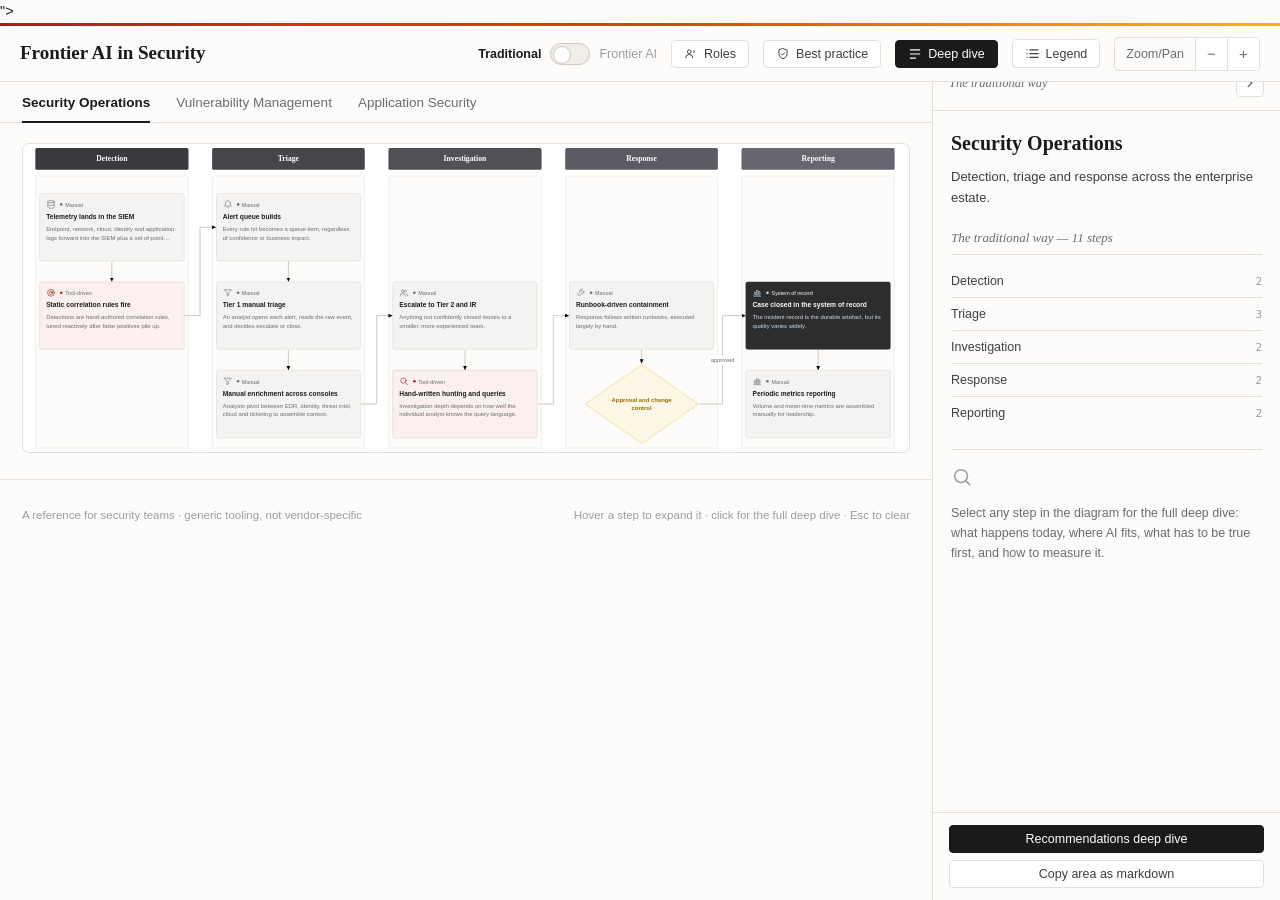
==== commit 4996dbe7: "Reframe as a reference site: PwC palette, roles, best practice, hover expansion Reframes the two vie" ====
--- a/index.html
+++ b/index.html
@@ -3,24 +3,40 @@
 <head>
 <meta charset="utf-8">
 <meta name="viewport" content="width=device-width, initial-scale=1">
-<title>Frontier AI Readiness Navigator</title>
-<meta name="description" content="Current and future state process flows for Security Operations, Vulnerability Management and Application Security, showing readiness to adopt frontier AI models.">
-<link rel="icon" href="data:image/svg+xml,<svg xmlns='http://www.w3.org/2000/svg' viewBox='0 0 32 32'><rect width='32' height='32' rx='5' fill='%231F4E79'/><rect x='6' y='7' width='8' height='7' rx='1.5' fill='white'/><rect x='18' y='18' width='8' height='7' rx='1.5' fill='%234CA654'/><path d='M14 10.5h4a2 2 0 012 2v9' stroke='white' stroke-width='1.6' fill='none'/></svg>">
-<link rel="stylesheet" href="assets/styles.css">
+<title>Frontier AI in Security &mdash; where models change the work</title>
+<meta name="description" content="How frontier AI models change security operations, vulnerability management and application security, compared against the traditional way of working. Includes best practice and the roles typically involved.">
+<link rel='icon' href="data:image/svg+xml,<svg xmlns='http://www.w3.org/2000/svg' viewBox='0 0 32 32'><rect width='32' height='32' rx='5' fill='%232D2D2D'/><path d='M5 24l6-11 5 7 4-6 7 10z' fill='%23D04A02'/><circle cx='23' cy='8' r='3.4' fill='%23FFB600'/></svg>"><rect width='32' height='32' rx='5' fill='%231F4E79'/><rect x='6' y='7' width='8' height='7' rx='1.5' fill='white'/><rect x='18' y='18' width='8' height='7' rx='1.5' fill='%234CA654'/><path d='M14 10.5h4a2 2 0 012 2v9' stroke='white' stroke-width='1.6' fill='none'/></svg>">
+<!-- ?v= is a cache buster. GitHub Pages serves assets with a 10 minute
+     max-age, so without it a returning visitor keeps the stale CSS/JS
+     even once index.html has updated. Bump it whenever assets change. -->
+<link rel="stylesheet" href="assets/styles.css?v=8">
 </head>
 <body data-state="current">
 
 <!-- ======================= TOP BAR ======================= -->
 <div class="topbar-accent"></div>
 <header class="topbar">
-  <div class="app-title" id="app-title">Frontier AI Readiness Navigator</div>
+  <div class="app-title" id="app-title">Frontier AI in Security</div>
 
   <div class="topbar-spacer"></div>
 
   <div class="switch-wrap">
-    <span class="switch-label">Current vs. Future</span>
-    <button class="switch" id="switch" role="switch" aria-checked="false" aria-label="Toggle current or future state"></button>
+    <span class="switch-label" id="sw-a">Traditional</span>
+    <button class="switch" id="switch" role="switch" aria-checked="false" aria-label="Switch between the traditional way and frontier models"></button>
+    <span class="switch-label" id="sw-b">Frontier AI</span>
   </div>
+
+  <button class="btn" id="roles-top">
+    <svg width="14" height="14" viewBox="0 0 24 24" fill="none" stroke="currentColor" stroke-width="1.7">
+      <circle cx="9" cy="8" r="3.2"/><path d="M2.8 19a6.2 6.2 0 0112.4 0"/><path d="M16 5.4a3.2 3.2 0 010 5.2"/></svg>
+    Roles
+  </button>
+
+  <button class="btn" id="bp-top">
+    <svg width="14" height="14" viewBox="0 0 24 24" fill="none" stroke="currentColor" stroke-width="1.7" stroke-linecap="round">
+      <path d="M12 2.7l7 2.8v5.6c0 4.3-2.9 7.8-7 9-4.1-1.2-7-4.7-7-9V5.5z"/><path d="M9 11.8l2.1 2.1 3.8-4"/></svg>
+    Best practice
+  </button>
 
   <button class="btn btn-primary" id="dd-top">
     <svg width="14" height="14" viewBox="0 0 24 24" fill="none" stroke="currentColor" stroke-width="1.9" stroke-linecap="round">
@@ -56,8 +72,8 @@
     </div>
 
     <footer class="footer">
-      <span>Draft for discussion</span>
-      <span>Hover a step to preview &middot; click for the full deep dive &middot; Esc to clear</span>
+      <span>A reference for security teams &middot; generic tooling, not vendor-specific</span>
+      <span>Hover a step to expand it &middot; click for the full deep dive &middot; Esc to clear</span>
     </footer>
   </div>
 
@@ -75,9 +91,6 @@
   </aside>
 </div>
 
-<!-- ======================= HOVER PREVIEW ======================= -->
-<div class="pop" id="pop" role="tooltip"></div>
-
 <!-- ======================= LEGEND POPOVER ======================= -->
 <div class="legend-pop" id="legend-pop">
   <h4>Shapes</h4>
@@ -85,11 +98,11 @@
   <div class="legend-item"><span class="lg-dia"></span>Decision or gate</div>
 
   <h4 style="margin-top:16px">How a step is performed</h4>
-  <div class="legend-item"><span class="lg-swatch" style="background:var(--blue-t);border-color:var(--blue-line)"></span>Manual &mdash; human-performed</div>
-  <div class="legend-item"><span class="lg-swatch" style="background:var(--green-t);border-color:var(--green-line)"></span>Tool-driven &mdash; existing tooling</div>
-  <div class="legend-item"><span class="lg-swatch" style="background:var(--violet-t);border-color:var(--violet-line)"></span>AI-automated &mdash; frontier model in the loop</div>
-  <div class="legend-item"><span class="lg-swatch" style="background:var(--navy);border-color:var(--navy)"></span>System of record</div>
-  <div class="legend-item"><span class="lg-dot" style="color:var(--violet)"><i style="background:var(--violet)"></i>New</span>New or changed ahead</div>
+  <div class="legend-item"><span class="lg-swatch" style="background:var(--grey-t);border-color:var(--grey-line)"></span>Manual &mdash; human-performed</div>
+  <div class="legend-item"><span class="lg-swatch" style="background:var(--burgundy-t);border-color:var(--burgundy-line)"></span>Tool-driven &mdash; existing tooling</div>
+  <div class="legend-item"><span class="lg-swatch" style="background:var(--orange-t);border-color:var(--orange-line)"></span>AI-automated &mdash; frontier model in the loop</div>
+  <div class="legend-item"><span class="lg-swatch" style="background:var(--slate);border-color:var(--slate)"></span>System of record</div>
+  <div class="legend-item"><span class="lg-dot" style="color:var(--orange)"><i style="background:var(--orange)"></i>New</span>New or changed ahead</div>
 
   <h4 style="margin-top:16px">Connectors</h4>
   <div class="legend-item">
@@ -97,7 +110,7 @@
     Primary flow
   </div>
   <div class="legend-item">
-    <svg width="30" height="8"><line x1="0" y1="4" x2="26" y2="4" stroke="var(--violet)" stroke-width="1.4" stroke-dasharray="4 3"/><path d="M26,1.5 L30,4 L26,6.5z" fill="var(--violet)"/></svg>
+    <svg width="30" height="8"><line x1="0" y1="4" x2="26" y2="4" stroke="var(--orange)" stroke-width="1.4" stroke-dasharray="4 3"/><path d="M26,1.5 L30,4 L26,6.5z" fill="var(--orange)"/></svg>
     AI / parallel flow
   </div>
 </div>
@@ -110,8 +123,9 @@
   </div>
 </div>
 
-<script src="assets/data.js"></script>
-<script src="assets/layout.js"></script>
-<script src="assets/app.js"></script>
+<script src="assets/data.js?v=8"></script>
+<script src="assets/layout.js?v=8"></script>
+<script src="assets/practice.js?v=8"></script>
+<script src="assets/app.js?v=8"></script>
 </body>
 </html>
--- a/assets/styles.css
+++ b/assets/styles.css
@@ -18,27 +18,34 @@
   --rule:     #E3E0D9;
   --rule-2:   #CFCBC1;
 
-  /* deck palette — blue through teal to green, with violet for AI
-     and amber for gates. Used semantically, never decoratively. */
-  --blue:      #1F4E79;  /* process / manual        */
-  --blue-mid:  #2E75B6;
-  --blue-t:    #EFF5FB;
-  --blue-line: #BCD5EA;
-
-  --green:      #2F8B4C; /* tool-driven             */
-  --green-t:    #EFF7F0;
-  --green-line: #BADCC0;
-
-  --violet:      #6B4FBB; /* AI / agentic           */
-  --violet-t:    #F4F0FC;
-  --violet-line: #D6CAEF;
-
-  --amber:      #B0700C;  /* decision / gate         */
-  --amber-t:    #FDF5E8;
-  --amber-line: #EBC894;
-
-  --navy:   #1F4E79;      /* system of record        */
-  --teal:   #1C8079;
+  /* PwC palette. Orange is the signature and is reserved for frontier-model
+     capability, so colour itself carries the argument: the traditional way
+     renders in graphite, the frontier way lights up. */
+  --pwc-orange:    #D04A02;
+  --pwc-tangerine: #EB8C00;
+  --pwc-yellow:    #FFB600;
+  --pwc-rose:      #E0301E;
+  --pwc-burgundy:  #A32020;
+  --pwc-graphite:  #2D2D2D;
+
+  --grey:      #46464B;  /* manual — the old way    */
+  --grey-mid:  #6E6E76;
+  --grey-t:    #F4F3F1;
+  --grey-line: #D8D5D0;
+
+  --burgundy:      #A32020; /* tool-driven          */
+  --burgundy-t:    #FBF0EF;
+  --burgundy-line: #E6C4C1;
+
+  --orange:      #D04A02;   /* AI / agentic         */
+  --orange-t:    #FDF1EA;
+  --orange-line: #F3C6AC;
+
+  --amber:      #9A6800;    /* decision / gate      */
+  --amber-t:    #FFF7E6;
+  --amber-line: #F5D48A;
+
+  --slate:  #2D2D2D;        /* system of record     */
 
   --radius:   4px;
   --radius-lg:7px;
@@ -64,7 +71,7 @@
 }
 
 button{ font-family:inherit; color:inherit; cursor:pointer; }
-:focus-visible{ outline:1.5px solid var(--violet); outline-offset:2px; }
+:focus-visible{ outline:1.5px solid var(--orange); outline-offset:2px; }
 
 /* ============================= TOP BAR ============================= */
 .topbar{
@@ -72,10 +79,11 @@
   background:var(--paper); border-bottom:1px solid var(--rule);
   display:flex; align-items:center; gap:14px; padding:0 20px;
 }
-/* the deck's blue-to-green banner rule */
+/* PwC banner rule */
 .topbar-accent{
   position:sticky; top:0; z-index:61; height:3px;
-  background:linear-gradient(90deg,#1F4E79,#2E75B6 34%,#1C8079 68%,#4CA654);
+  background:linear-gradient(90deg,var(--pwc-burgundy),var(--pwc-rose) 26%,
+             var(--pwc-orange) 52%,var(--pwc-tangerine) 78%,var(--pwc-yellow));
 }
 .icon-btn{
   width:30px; height:30px; flex:none; border-radius:var(--radius);
@@ -92,7 +100,9 @@
 
 /* switch */
 .switch-wrap{ display:flex; align-items:center; gap:9px; white-space:nowrap; }
-.switch-label{ font-size:12.5px; color:var(--ink-3); }
+.switch-label{ font-size:12.5px; color:var(--ink-4); transition:color .2s, font-weight .2s; }
+body[data-state="current"] #sw-a{ color:var(--ink); font-weight:600; }
+body[data-state="future"]  #sw-b{ color:var(--orange); font-weight:600; }
 .switch{
   position:relative; width:40px; height:22px; flex:none;
   border-radius:99px; border:1px solid var(--rule-2); padding:0;
@@ -104,8 +114,8 @@
   border:1px solid var(--rule-2);
   transition:transform .22s cubic-bezier(.4,0,.2,1);
 }
-.switch[aria-checked="true"]{ background:var(--violet); border-color:var(--violet); }
-.switch[aria-checked="true"]::after{ transform:translateX(18px); border-color:var(--violet); }
+.switch[aria-checked="true"]{ background:var(--orange); border-color:var(--orange); }
+.switch[aria-checked="true"]::after{ transform:translateX(18px); border-color:var(--orange); }
 
 .btn{
   display:inline-flex; align-items:center; gap:6px; white-space:nowrap;
@@ -169,7 +179,7 @@
 /* connectors */
 .edges{ position:absolute; left:0; top:0; pointer-events:none; overflow:visible; }
 .edge{ fill:none; stroke:#B6B2A9; stroke-width:1.3; stroke-linejoin:round; }
-.edge-dashed{ stroke:var(--violet); stroke-dasharray:5 4; opacity:.75; }
+.edge-dashed{ stroke:var(--orange); stroke-dasharray:5 4; opacity:.75; }
 
 .vgroup{
   position:absolute; border-radius:var(--radius);
@@ -186,17 +196,44 @@
   background:var(--white); border:1px solid var(--rule);
   border-radius:var(--radius); padding:11px 12px;
   display:flex; flex-direction:column; gap:6px; overflow:hidden;
-  transition:border-color .14s, box-shadow .14s;
+  transition:transform .18s cubic-bezier(.2,.7,.3,1), box-shadow .18s, border-color .14s;
   animation:nodeIn .26s ease-out backwards;
 }
-.vnode:hover{ box-shadow:0 3px 12px rgba(31,78,121,.16); z-index:5; }
-.vnode.is-active{ box-shadow:0 0 0 2px var(--ink) inset, 0 3px 12px rgba(26,26,28,.14); z-index:5; }
+
+/* Hover lifts the card out of the grid and lets it show everything it has:
+   the full summary, plus who is typically involved. Height is released so
+   the clamps stop biting. */
+.vnode:hover{
+  transform:scale(1.12); z-index:20;
+  height:auto !important; min-height:100%;
+  box-shadow:0 10px 34px rgba(45,45,45,.2);
+  border-color:var(--orange-line);
+}
+.vnode:hover .vsub{ -webkit-line-clamp:unset; overflow:visible; }
+.vnode:hover .vtitle{ -webkit-line-clamp:unset; overflow:visible; }
+.vnode:hover .vroles{ display:flex; }
+.vnode.is-active{ box-shadow:0 0 0 2px var(--orange) inset, 0 4px 16px rgba(208,74,2,.18); z-index:19; }
+
+/* role chips — hidden until the card is hovered */
+.vroles{
+  display:none; flex-wrap:wrap; gap:4px; margin-top:2px;
+  padding-top:7px; border-top:1px solid var(--rule);
+}
+.vrole{
+  font-size:9.5px; color:var(--ink-3); background:var(--paper-2);
+  border:1px solid var(--rule); border-radius:99px; padding:1px 7px;
+}
+.vbest{
+  display:none; margin-top:6px; font-size:10.5px; line-height:1.45;
+  color:var(--orange); font-style:italic;
+}
+.vnode:hover .vbest{ display:block; }
 
 /* tinted by how the step is performed, as in the deck */
-.vnode.k-process{ background:var(--blue-t);   border-color:var(--blue-line);   }
-.vnode.k-tool   { background:var(--green-t);  border-color:var(--green-line);  }
-.vnode.k-ai     { background:var(--violet-t); border-color:var(--violet-line); }
-.vnode.k-sor    { background:var(--navy); border-color:var(--navy); }
+.vnode.k-process{ background:var(--grey-t);   border-color:var(--grey-line);   }
+.vnode.k-tool   { background:var(--burgundy-t);  border-color:var(--burgundy-line);  }
+.vnode.k-ai     { background:var(--orange-t); border-color:var(--orange-line); }
+.vnode.k-sor    { background:var(--slate); border-color:var(--slate); }
 .vnode.k-sor .vtitle,
 .vnode.k-sor .vsub,
 .vnode.k-sor .vbadge{ color:#fff; }
@@ -205,9 +242,9 @@
 .vnode.k-sor .vicon{ color:#BDD3E6; }
 
 .vtop{ display:flex; align-items:center; justify-content:space-between; gap:8px; }
-.vicon{ color:var(--blue-mid); flex:none; }
-.k-ai   .vicon{ color:var(--violet); }
-.k-tool .vicon{ color:var(--green); }
+.vicon{ color:var(--grey-mid); flex:none; }
+.k-ai   .vicon{ color:var(--orange); }
+.k-tool .vicon{ color:var(--burgundy); }
 .vicon svg{ display:block; }
 
 /* badge: a dot and a word, no capsule */
@@ -215,12 +252,12 @@
   flex:none; display:inline-flex; align-items:center; gap:5px;
   font-size:10.5px; font-weight:500; color:var(--ink-3); letter-spacing:.005em;
 }
-.vbadge i{ width:5px; height:5px; border-radius:50%; background:var(--blue-mid); flex:none; }
-.k-ai   .vbadge i{ background:var(--violet); }
-.k-tool .vbadge i{ background:var(--green); }
+.vbadge i{ width:5px; height:5px; border-radius:50%; background:var(--grey-mid); flex:none; }
+.k-ai   .vbadge i{ background:var(--orange); }
+.k-tool .vbadge i{ background:var(--burgundy); }
 .k-sor  .vbadge i{ background:#BDD3E6; }
-.vbadge.is-new{ color:var(--violet); font-weight:600; }
-.vbadge.is-new i{ background:var(--violet); }
+.vbadge.is-new{ color:var(--orange); font-weight:600; }
+.vbadge.is-new i{ background:var(--orange); }
 
 .vtitle{
   font-size:13px; font-weight:600; line-height:1.36; color:var(--ink);
@@ -246,11 +283,11 @@
 /* ---------------------------- parallel band ---------------------------- */
 .band{
   position:absolute; border-radius:var(--radius);
-  background:var(--violet-t); border:1px solid var(--violet-line);
+  background:var(--orange-t); border:1px solid var(--orange-line);
 }
 .band-label{
   position:absolute; left:0; top:0; bottom:0; width:32px;
-  background:var(--violet); border-radius:3px 0 0 3px; display:grid; place-items:center;
+  background:var(--orange); border-radius:3px 0 0 3px; display:grid; place-items:center;
 }
 .band-label span{
   writing-mode:vertical-rl; transform:rotate(180deg);
@@ -263,7 +300,7 @@
   transition:background .14s;
 }
 .band-note:hover{ background:rgba(107,79,187,.09); }
-.band-note svg{ flex:none; color:var(--violet); }
+.band-note svg{ flex:none; color:var(--orange); }
 
 /* connector labels */
 .pill, .edge-chip{
@@ -271,31 +308,56 @@
   background:var(--white); white-space:nowrap;
 }
 .edge-chip{ color:var(--ink-3); font-size:11px; padding:0 5px; }
-.edge-chip.on-ai{ color:var(--violet); }
+.edge-chip.on-ai{ color:var(--orange); }
 .pill{
-  color:var(--violet); font-size:10.5px; font-weight:500;
+  color:var(--orange); font-size:10.5px; font-weight:500;
   padding:2px 8px; border:1px solid #E0D6F4; border-radius:99px;
 }
 
-/* ============================= HOVER PREVIEW ============================= */
-.pop{
-  position:fixed; z-index:70; width:336px; max-width:92vw;
-  background:var(--white); border:1px solid var(--rule-2); border-radius:var(--radius-lg);
-  padding:15px 17px 13px; box-shadow:0 12px 40px rgba(26,26,28,.15);
-  opacity:0; pointer-events:none; transition:opacity .13s;
-}
-.pop.open{ opacity:1; }
-.pop-top{ display:flex; gap:14px; flex-wrap:wrap; margin-bottom:9px; }
-.pop h4{ margin:0 0 6px; font-family:var(--serif); font-size:16px; font-weight:600; line-height:1.3; }
-.pop-sum{ margin:0 0 12px; font-size:12.5px; color:var(--ink-2); line-height:1.55; }
-.pop-head{
-  font-family:var(--serif); font-style:italic; font-size:12px; color:var(--ink-3);
-  margin-bottom:8px; padding-top:11px; border-top:1px solid var(--rule);
-}
-.pop ul{ margin:0; padding:0; list-style:none; }
-.pop li{ position:relative; padding-left:14px; margin-bottom:7px; font-size:12px; color:var(--ink-2); line-height:1.5; }
-.pop li::before{ content:""; position:absolute; left:1px; top:8px; width:4px; height:1px; background:var(--ink-4); }
-.pop-cta{ margin-top:10px; padding-top:9px; border-top:1px solid var(--rule); font-size:11.5px; color:var(--violet); }
+/* ============================= BEST PRACTICE + ROLES ============================= */
+.callout{
+  background:var(--orange-t); border:1px solid var(--orange-line);
+  border-left:3px solid var(--orange); border-radius:var(--radius);
+  padding:12px 14px; margin-bottom:20px;
+}
+.callout-h{
+  font-family:var(--serif); font-size:12.5px; font-style:italic;
+  color:var(--orange); margin-bottom:5px;
+}
+.callout p{ margin:0; font-size:12.5px; color:var(--ink-2); line-height:1.58; }
+
+.role-chips{ display:flex; flex-wrap:wrap; gap:5px; }
+.role-chip{
+  font-family:inherit; font-size:11px; color:var(--ink-2);
+  background:var(--white); border:1px solid var(--rule-2); border-radius:99px;
+  padding:3px 10px; transition:border-color .14s, color .14s, background .14s;
+}
+.role-chip:hover{ border-color:var(--orange); color:var(--orange); background:var(--orange-t); }
+
+/* best practice list in the modal */
+.bp-list{ display:grid; grid-template-columns:repeat(auto-fit,minmax(330px,1fr)); gap:0; }
+.bp{ padding:14px 20px 16px 0; border-bottom:1px solid var(--rule); }
+.bp-step{ display:flex; align-items:baseline; gap:10px; flex-wrap:wrap; margin-bottom:7px; }
+.bp-title{
+  font-family:var(--serif); font-size:15px; font-weight:600; color:var(--ink);
+  background:none; border:0; padding:0; text-align:left;
+  border-bottom:1px solid transparent;
+}
+.bp-title:hover{ color:var(--orange); border-bottom-color:currentColor; }
+.bp-phase{ font-size:10.5px; color:var(--ink-4); }
+.bp-best{ margin:0 0 9px; font-size:12.5px; color:var(--ink-2); line-height:1.58; }
+
+/* roles directory */
+.role-grid{ display:grid; grid-template-columns:repeat(auto-fit,minmax(300px,1fr)); gap:14px; }
+.role-card{
+  border:1px solid var(--rule); border-radius:var(--radius);
+  padding:14px 16px; background:var(--white); transition:border-color .2s, box-shadow .2s;
+}
+.role-card.is-hit{ border-color:var(--orange); box-shadow:0 0 0 3px var(--orange-t); }
+.role-card h4{ margin:0 0 6px; font-family:var(--serif); font-size:15px; font-weight:600; }
+.role-card p{ margin:0 0 10px; font-size:12.5px; color:var(--ink-2); line-height:1.55; }
+.role-steps{ display:flex; flex-wrap:wrap; gap:5px; }
+.role-steps .obs-ref.is-future{ border-color:var(--orange-line); color:var(--orange); background:var(--orange-t); }
 
 /* ============================= LEGEND ============================= */
 .legend-pop{
@@ -311,7 +373,7 @@
 }
 .legend-item{ display:flex; align-items:center; gap:10px; margin-bottom:9px; font-size:12.5px; color:var(--ink-2); }
 .legend-item:last-child{ margin-bottom:0; }
-.lg-box{ width:20px; height:14px; flex:none; border-radius:2px; background:var(--blue-t); border:1px solid var(--blue-line); }
+.lg-box{ width:20px; height:14px; flex:none; border-radius:2px; background:var(--grey-t); border:1px solid var(--grey-line); }
 .lg-dia{ width:16px; height:16px; flex:none; background:var(--amber-t); border:1px solid var(--amber-line); transform:rotate(45deg) scale(.8); }
 .lg-swatch{ width:20px; height:14px; flex:none; border-radius:2px; border:1px solid var(--rule-2); }
 .lg-dot{ display:inline-flex; align-items:center; gap:6px; flex:none; font-size:11px; color:var(--ink-3); }
@@ -417,7 +479,7 @@
   color:var(--amber); background:var(--amber-t);
   border:1px solid var(--amber-line); border-radius:99px; padding:2px 9px;
 }
-.obs-future .obs-tag{ color:var(--violet); background:var(--violet-t); border-color:var(--violet-line); }
+.obs-future .obs-tag{ color:var(--orange); background:var(--orange-t); border-color:var(--orange-line); }
 .obs-refs{ display:flex; gap:5px; flex-wrap:wrap; margin-top:10px; }
 .obs-ref{
   font-family:inherit; font-size:11px; text-align:left; line-height:1.35;
@@ -426,13 +488,13 @@
   transition:border-color .14s, color .14s, background .14s;
 }
 .obs-ref::before{ content:"\2192\00a0"; color:var(--ink-4); }
-.obs-ref:hover{ border-color:var(--blue); color:var(--blue); background:var(--blue-t); }
-.obs-future .obs-ref:hover{ border-color:var(--violet); color:var(--violet); background:var(--violet-t); }
+.obs-ref:hover{ border-color:var(--grey); color:var(--grey); background:var(--grey-t); }
+.obs-future .obs-ref:hover{ border-color:var(--orange); color:var(--orange); background:var(--orange-t); }
 
 /* inline step link inside the side panel */
 .link-step{
   font-family:inherit; font-size:12.5px; text-align:left; padding:0;
-  background:none; border:0; color:var(--blue-mid);
+  background:none; border:0; color:var(--grey-mid);
   border-bottom:1px solid transparent; line-height:1.5;
 }
 .link-step:hover{ border-bottom-color:currentColor; }
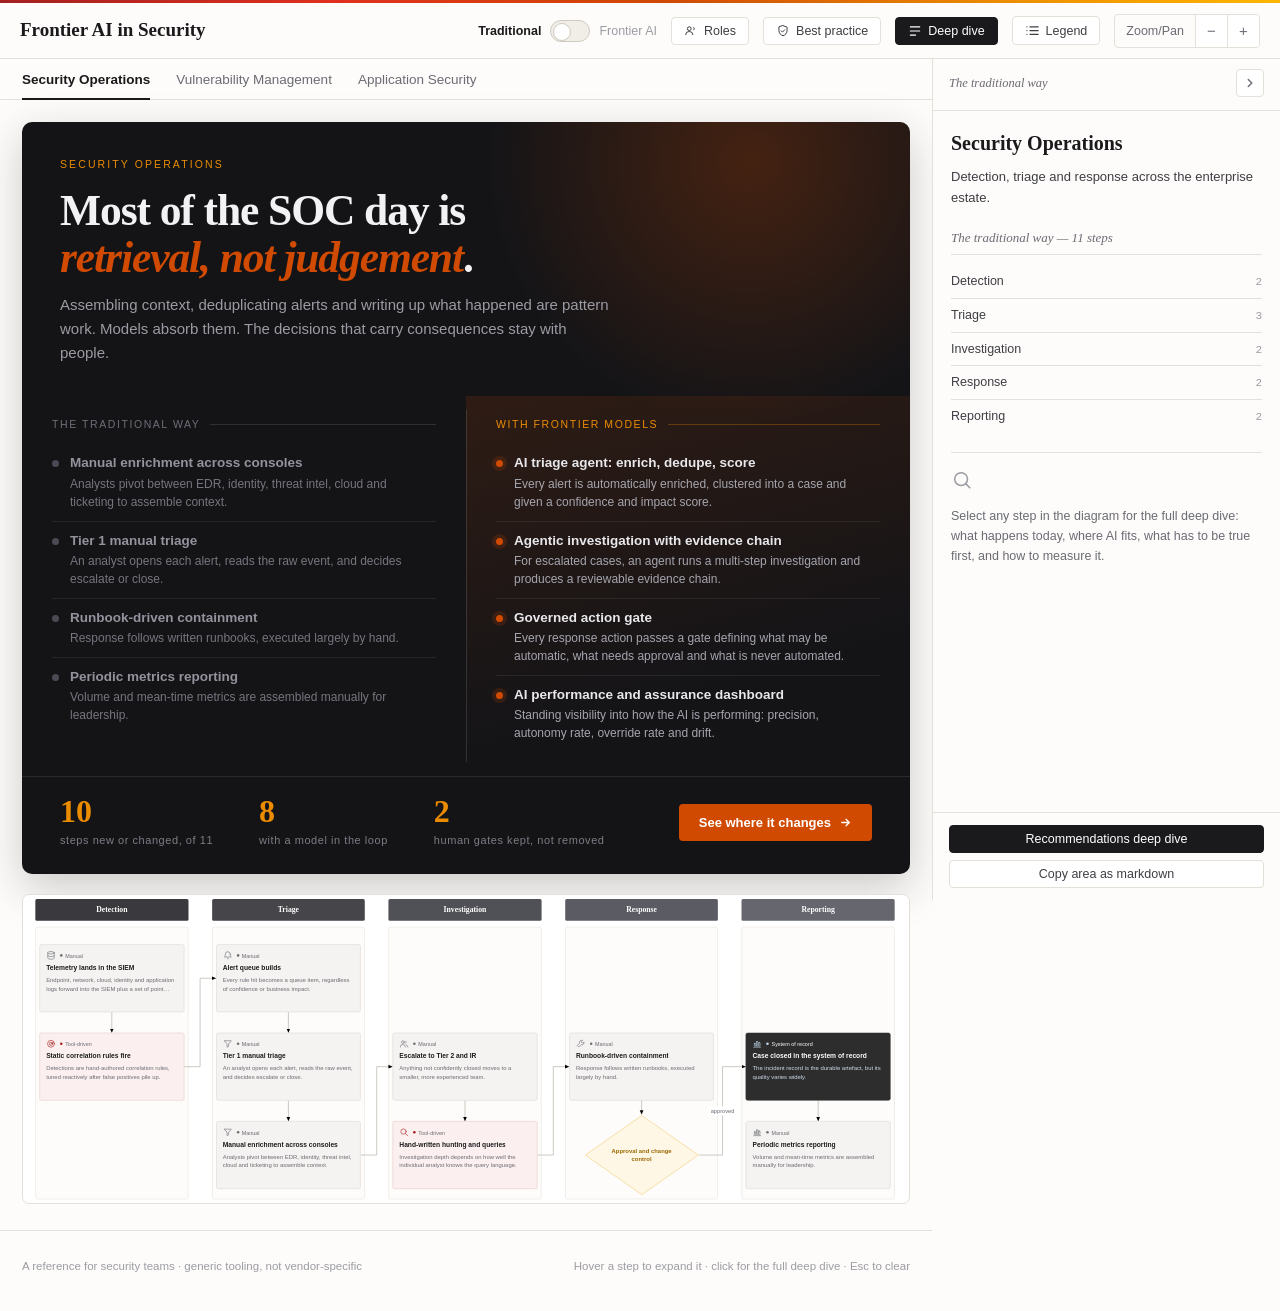
==== commit 618a8791: "Lead with a split-reveal hero and add motion Combines the two chosen directions. Each area now opens" ====
--- a/index.html
+++ b/index.html
@@ -5,11 +5,11 @@
 <meta name="viewport" content="width=device-width, initial-scale=1">
 <title>Frontier AI in Security &mdash; where models change the work</title>
 <meta name="description" content="How frontier AI models change security operations, vulnerability management and application security, compared against the traditional way of working. Includes best practice and the roles typically involved.">
-<link rel='icon' href="data:image/svg+xml,<svg xmlns='http://www.w3.org/2000/svg' viewBox='0 0 32 32'><rect width='32' height='32' rx='5' fill='%232D2D2D'/><path d='M5 24l6-11 5 7 4-6 7 10z' fill='%23D04A02'/><circle cx='23' cy='8' r='3.4' fill='%23FFB600'/></svg>"><rect width='32' height='32' rx='5' fill='%231F4E79'/><rect x='6' y='7' width='8' height='7' rx='1.5' fill='white'/><rect x='18' y='18' width='8' height='7' rx='1.5' fill='%234CA654'/><path d='M14 10.5h4a2 2 0 012 2v9' stroke='white' stroke-width='1.6' fill='none'/></svg>">
+<link rel="icon" href="data:image/svg+xml,<svg xmlns='http://www.w3.org/2000/svg' viewBox='0 0 32 32'><rect width='32' height='32' rx='5' fill='%232D2D2D'/><path d='M5 24l6-11 5 7 4-6 7 10z' fill='%23D04A02'/><circle cx='23' cy='8' r='3.4' fill='%23FFB600'/></svg>">
 <!-- ?v= is a cache buster. GitHub Pages serves assets with a 10 minute
      max-age, so without it a returning visitor keeps the stale CSS/JS
      even once index.html has updated. Bump it whenever assets change. -->
-<link rel="stylesheet" href="assets/styles.css?v=8">
+<link rel="stylesheet" href="assets/styles.css?v=9">
 </head>
 <body data-state="current">
 
@@ -64,6 +64,8 @@
     <div class="controls">
       <div class="seg" id="tabs" role="tablist"></div>
     </div>
+
+    <section class="hero" id="hero"></section>
 
     <div class="canvas-wrap" id="canvas-wrap">
       <div class="canvas-sizer" id="canvas-sizer">
@@ -123,9 +125,9 @@
   </div>
 </div>
 
-<script src="assets/data.js?v=8"></script>
-<script src="assets/layout.js?v=8"></script>
-<script src="assets/practice.js?v=8"></script>
-<script src="assets/app.js?v=8"></script>
+<script src="assets/data.js?v=9"></script>
+<script src="assets/layout.js?v=9"></script>
+<script src="assets/practice.js?v=9"></script>
+<script src="assets/app.js?v=9"></script>
 </body>
 </html>
--- a/assets/styles.css
+++ b/assets/styles.css
@@ -152,6 +152,77 @@
 .seg button:hover{ color:var(--ink); }
 .seg button[aria-selected="true"]{ color:var(--ink); border-bottom-color:var(--ink); font-weight:600; }
 
+/* ============================= HERO — SPLIT REVEAL ============================= */
+.hero{ padding:22px 22px 0; }
+.hero-card{
+  position:relative; overflow:hidden;
+  background:#141417; color:#F2F2F4; border-radius:10px;
+  box-shadow:0 14px 44px rgba(26,26,28,.22);
+  animation:heroIn .5s cubic-bezier(.2,.7,.3,1) backwards;
+}
+@keyframes heroIn{ from{ opacity:0; transform:translateY(10px); } to{ opacity:1; transform:none; } }
+.hero-card::before{
+  content:""; position:absolute; top:-260px; right:-140px; width:600px; height:600px;
+  border-radius:50%; pointer-events:none;
+  background:radial-gradient(circle,rgba(208,74,2,.26),transparent 62%);
+}
+.hero-head{ position:relative; z-index:1; padding:34px 38px 4px; }
+.hero-eyebrow{
+  font-size:10.5px; letter-spacing:.2em; text-transform:uppercase;
+  color:var(--pwc-tangerine); margin-bottom:14px;
+}
+.hero-head h2{
+  margin:0 0 12px; font-family:var(--serif);
+  font-size:clamp(28px,3.4vw,46px); line-height:1.08; letter-spacing:-.025em;
+  font-weight:600; max-width:20ch;
+}
+.hero-head h2 em{ font-style:italic; color:var(--pwc-orange); }
+.hero-head p{ margin:0; font-size:15px; line-height:1.62; color:#9B9BA3; max-width:66ch; }
+
+.hero-split{ position:relative; z-index:1; display:grid; grid-template-columns:1fr 1fr; margin-top:26px; }
+.h-side{ padding:20px 30px 24px; }
+.h-new{ background:linear-gradient(165deg,rgba(208,74,2,.14),transparent 72%); }
+.h-divider{ position:absolute; left:50%; top:14px; bottom:14px; width:1px; background:rgba(255,255,255,.13); }
+.h-label{
+  display:flex; align-items:center; gap:10px; margin-bottom:12px;
+  font-size:10.5px; letter-spacing:.15em; text-transform:uppercase;
+}
+.h-old .h-label{ color:#6E6E78; }
+.h-new .h-label{ color:var(--pwc-tangerine); }
+.h-label i{ flex:1; height:1px; background:currentColor; opacity:.3; }
+
+.h-item{
+  display:flex; gap:11px; width:100%; text-align:left;
+  padding:10px 8px 10px 0; background:none; border:0;
+  border-bottom:1px solid rgba(255,255,255,.07);
+  transition:background .16s, padding-left .16s;
+}
+.h-item:last-child{ border-bottom:0; }
+.h-item:hover{ background:rgba(255,255,255,.04); padding-left:8px; }
+.h-dot{ width:7px; height:7px; border-radius:50%; flex:none; margin-top:6px; background:#4A4A54; }
+.h-new .h-dot{ background:var(--pwc-orange); box-shadow:0 0 0 4px rgba(208,74,2,.16); }
+.h-item-t{ display:block; font-size:13.5px; font-weight:600; color:#E8E8EC; line-height:1.35; }
+.h-old .h-item-t{ color:#93939D; }
+.h-item-p{ display:block; margin-top:2px; font-size:12px; line-height:1.5; color:#75757E; }
+.h-new .h-item-p{ color:#A5A5AE; }
+
+.hero-stats{
+  position:relative; z-index:1; display:flex; align-items:center; gap:46px; flex-wrap:wrap;
+  padding:18px 38px 24px; border-top:1px solid rgba(255,255,255,.09);
+}
+.h-stat .n{
+  font-family:var(--serif); font-size:32px; font-weight:600; line-height:1;
+  color:var(--pwc-tangerine); font-variant-numeric:tabular-nums;
+}
+.h-stat .l{ font-size:11px; color:#7C7C85; margin-top:5px; letter-spacing:.05em; }
+.h-cta{
+  margin-left:auto; display:inline-flex; align-items:center; gap:8px;
+  background:var(--pwc-orange); border:0; color:#fff;
+  font-size:13px; font-weight:600; padding:11px 20px; border-radius:4px;
+  transition:background .16s, transform .16s;
+}
+.h-cta:hover{ background:#B84102; transform:translateX(2px); }
+
 /* ============================= CANVAS ============================= */
 .canvas-wrap{
   position:relative; margin:20px 22px 0;
@@ -179,7 +250,21 @@
 /* connectors */
 .edges{ position:absolute; left:0; top:0; pointer-events:none; overflow:visible; }
 .edge{ fill:none; stroke:#B6B2A9; stroke-width:1.3; stroke-linejoin:round; }
-.edge-dashed{ stroke:var(--orange); stroke-dasharray:5 4; opacity:.75; }
+.edge-dashed{ stroke:var(--orange); stroke-dasharray:5 4; opacity:.75; animation:fadeIn .5s ease backwards; }
+
+/* solid connectors draw themselves in. 2400 comfortably exceeds the longest
+   path here, so a single dasharray works for all of them. */
+.edge-draw{ stroke-dasharray:2400; stroke-dashoffset:2400; animation:draw .85s cubic-bezier(.3,.7,.3,1) forwards; }
+@keyframes draw{ to{ stroke-dashoffset:0; } }
+@keyframes fadeIn{ from{ opacity:0; } to{ opacity:.75; } }
+
+/* frontier AI steps get a brief pulse as the view lights up */
+body[data-state="future"] .vnode.k-ai{ animation:nodeIn .26s ease-out backwards, glow 1.5s ease-out .35s 1; }
+@keyframes glow{
+  0%{ box-shadow:0 0 0 0 rgba(208,74,2,0); }
+  35%{ box-shadow:0 0 0 5px rgba(208,74,2,.16); }
+  100%{ box-shadow:0 0 0 0 rgba(208,74,2,0); }
+}
 
 .vgroup{
   position:absolute; border-radius:var(--radius);
@@ -575,6 +660,16 @@
   .seg{ gap:18px; }
 }
 
+/* ============================= REDUCED MOTION ============================= */
+@media (prefers-reduced-motion: reduce){
+  *, *::before, *::after{
+    animation-duration:.01ms !important; animation-iteration-count:1 !important;
+    transition-duration:.01ms !important; scroll-behavior:auto !important;
+  }
+  .edge-draw{ stroke-dashoffset:0; }
+  .vnode:hover{ transform:none; }
+}
+
 /* ============================= PRINT ============================= */
 @media print{
   .topbar,.side,.legend-pop,.controls,.footer,.pop{ display:none !important; }
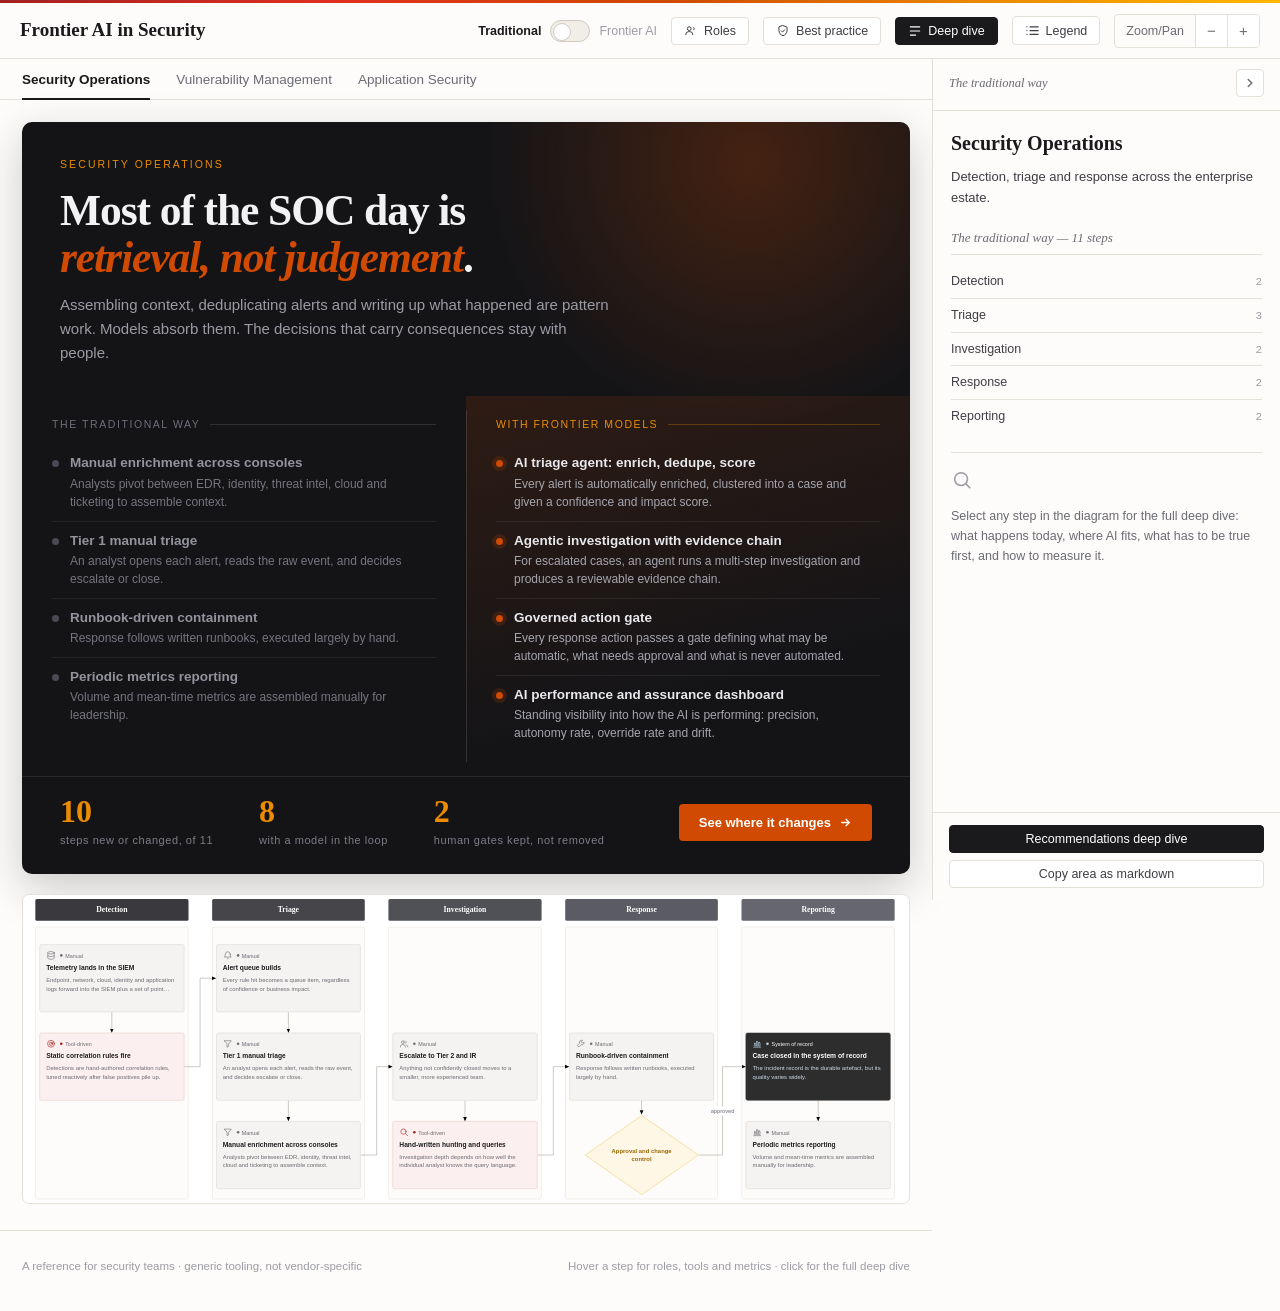
==== commit cf4d80c0: "Replace the stretching card with a proper popup box Hovering a step no longer scales the card and re" ====
--- a/index.html
+++ b/index.html
@@ -9,7 +9,7 @@
 <!-- ?v= is a cache buster. GitHub Pages serves assets with a 10 minute
      max-age, so without it a returning visitor keeps the stale CSS/JS
      even once index.html has updated. Bump it whenever assets change. -->
-<link rel="stylesheet" href="assets/styles.css?v=9">
+<link rel="stylesheet" href="assets/styles.css?v=10">
 </head>
 <body data-state="current">
 
@@ -75,7 +75,7 @@
 
     <footer class="footer">
       <span>A reference for security teams &middot; generic tooling, not vendor-specific</span>
-      <span>Hover a step to expand it &middot; click for the full deep dive &middot; Esc to clear</span>
+      <span>Hover a step for roles, tools and metrics &middot; click for the full deep dive</span>
     </footer>
   </div>
 
@@ -92,6 +92,9 @@
     <div class="side-foot" id="side-foot"></div>
   </aside>
 </div>
+
+<!-- ======================= STEP POPUP ======================= -->
+<div class="pop" id="pop" role="tooltip"></div>
 
 <!-- ======================= LEGEND POPOVER ======================= -->
 <div class="legend-pop" id="legend-pop">
@@ -125,9 +128,9 @@
   </div>
 </div>
 
-<script src="assets/data.js?v=9"></script>
-<script src="assets/layout.js?v=9"></script>
-<script src="assets/practice.js?v=9"></script>
-<script src="assets/app.js?v=9"></script>
+<script src="assets/data.js?v=10"></script>
+<script src="assets/layout.js?v=10"></script>
+<script src="assets/practice.js?v=10"></script>
+<script src="assets/app.js?v=10"></script>
 </body>
 </html>
--- a/assets/styles.css
+++ b/assets/styles.css
@@ -285,34 +285,14 @@
   animation:nodeIn .26s ease-out backwards;
 }
 
-/* Hover lifts the card out of the grid and lets it show everything it has:
-   the full summary, plus who is typically involved. Height is released so
-   the clamps stop biting. */
+/* The card keeps its shape on hover — a small lift only. Everything else
+   moves into the popup box, so nothing stretches or reflows the diagram. */
 .vnode:hover{
-  transform:scale(1.12); z-index:20;
-  height:auto !important; min-height:100%;
-  box-shadow:0 10px 34px rgba(45,45,45,.2);
+  transform:translateY(-3px); z-index:20;
+  box-shadow:0 8px 22px rgba(45,45,45,.16);
   border-color:var(--orange-line);
 }
-.vnode:hover .vsub{ -webkit-line-clamp:unset; overflow:visible; }
-.vnode:hover .vtitle{ -webkit-line-clamp:unset; overflow:visible; }
-.vnode:hover .vroles{ display:flex; }
 .vnode.is-active{ box-shadow:0 0 0 2px var(--orange) inset, 0 4px 16px rgba(208,74,2,.18); z-index:19; }
-
-/* role chips — hidden until the card is hovered */
-.vroles{
-  display:none; flex-wrap:wrap; gap:4px; margin-top:2px;
-  padding-top:7px; border-top:1px solid var(--rule);
-}
-.vrole{
-  font-size:9.5px; color:var(--ink-3); background:var(--paper-2);
-  border:1px solid var(--rule); border-radius:99px; padding:1px 7px;
-}
-.vbest{
-  display:none; margin-top:6px; font-size:10.5px; line-height:1.45;
-  color:var(--orange); font-style:italic;
-}
-.vnode:hover .vbest{ display:block; }
 
 /* tinted by how the step is performed, as in the deck */
 .vnode.k-process{ background:var(--grey-t);   border-color:var(--grey-line);   }
@@ -399,6 +379,52 @@
   padding:2px 8px; border:1px solid #E0D6F4; border-radius:99px;
 }
 
+/* ============================= STEP POPUP ============================= */
+.pop{
+  position:fixed; z-index:70; width:352px; max-width:92vw;
+  background:var(--white); border:1px solid var(--rule-2);
+  border-top:3px solid var(--ink-4);
+  border-radius:7px; padding:0 0 12px;
+  box-shadow:0 18px 48px rgba(26,26,28,.2);
+  opacity:0; pointer-events:none; transform:translateY(4px);
+  transition:opacity .14s, transform .14s;
+}
+.pop.open{ opacity:1; transform:none; }
+.pop.k-process { border-top-color:var(--grey-mid); }
+.pop.k-tool    { border-top-color:var(--burgundy); }
+.pop.k-ai      { border-top-color:var(--orange);   }
+.pop.k-decision{ border-top-color:var(--amber);    }
+.pop.k-sor     { border-top-color:var(--slate);    }
+
+.pop-top{ display:flex; align-items:center; gap:12px; padding:13px 16px 0; }
+.pop-cadence{ font-size:10.5px; color:var(--ink-4); }
+.pop h4{
+  margin:8px 0 5px; padding:0 16px;
+  font-family:var(--serif); font-size:17px; font-weight:600; line-height:1.28;
+}
+.pop-sum{ margin:0 0 12px; padding:0 16px; font-size:12.5px; color:var(--ink-2); line-height:1.55; }
+
+.pop-sec{ padding:11px 16px 0; margin-top:2px; border-top:1px solid var(--rule); }
+.pop-sec-h{
+  font-family:var(--serif); font-style:italic; font-size:12px;
+  color:var(--ink-3); margin-bottom:7px;
+}
+.pop-chips{ display:flex; flex-wrap:wrap; gap:5px; }
+.pop-chip{
+  font-size:10.5px; line-height:1.4; padding:3px 9px; border-radius:99px;
+  background:var(--paper-2); border:1px solid var(--rule); color:var(--ink-2);
+}
+.pop-sec.is-role  .pop-chip{ background:var(--grey-t);     border-color:var(--grey-line);     color:var(--ink-2); }
+.pop-sec.is-tool  .pop-chip,
+.pop-chip.is-tool { background:var(--burgundy-t); border-color:var(--burgundy-line); color:var(--burgundy); }
+.pop-sec.is-metric .pop-chip,
+.pop-chip.is-metric{ background:var(--orange-t);  border-color:var(--orange-line);   color:var(--orange); }
+
+.pop-cta{
+  margin:12px 16px 0; padding-top:10px; border-top:1px solid var(--rule);
+  font-size:11.5px; font-weight:600; color:var(--orange);
+}
+
 /* ============================= BEST PRACTICE + ROLES ============================= */
 .callout{
   background:var(--orange-t); border:1px solid var(--orange-line);
